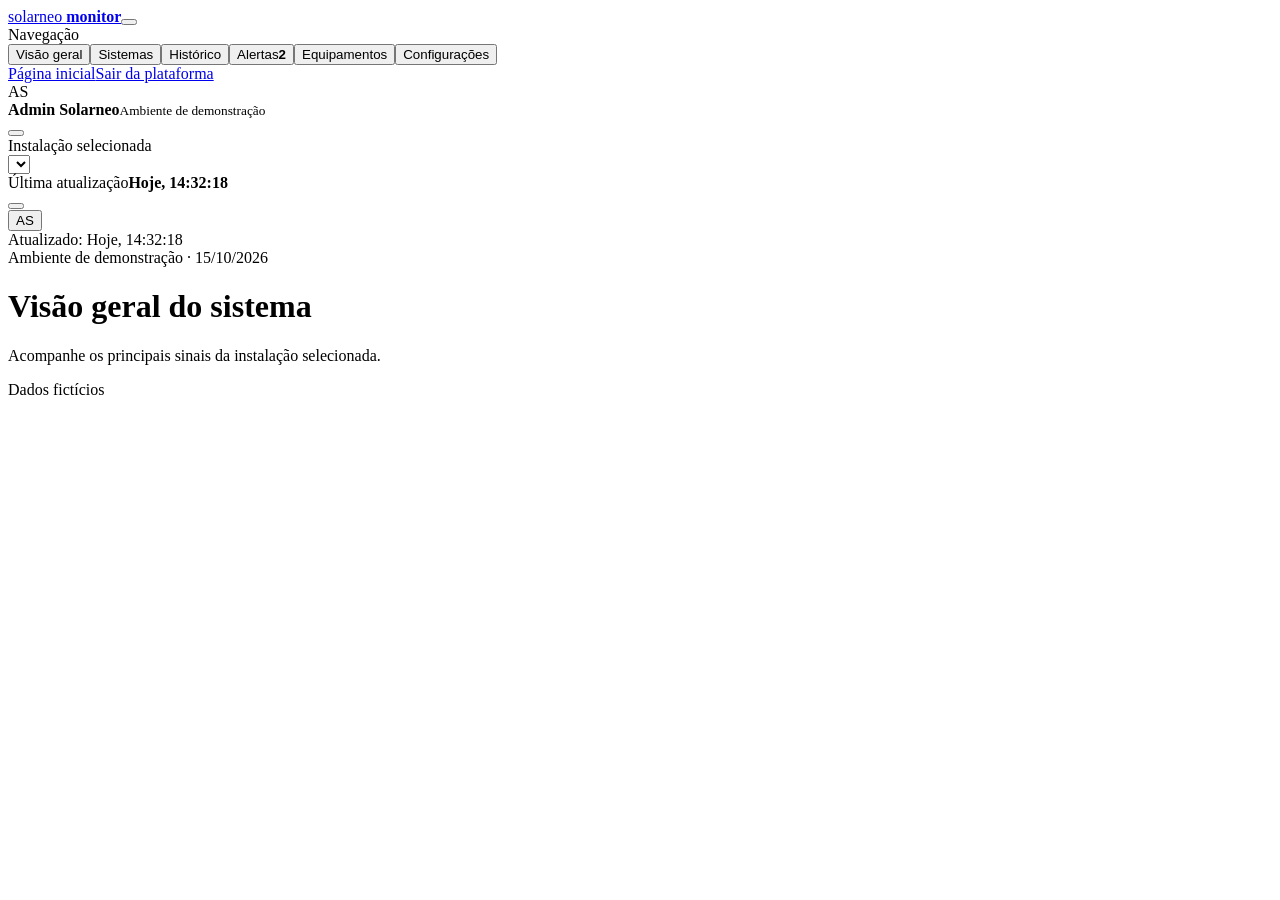
==== dashboard.html @ 79adf555 "base feita ja revisada falta poucas coisas so uns ajustes" ====
<!doctype html>
<html lang="pt-BR"><head><meta charset="utf-8"><meta name="viewport" content="width=device-width,initial-scale=1"><meta name="theme-color" content="#f7f8f2"><meta name="description" content="Demonstração da plataforma Solarneo Monitor para acompanhamento de sistemas fotovoltaicos off-grid."><title>Solarneo Monitor · Demonstração</title><link rel="stylesheet" href="css/base.css"><link rel="stylesheet" href="css/dashboard.css"><link rel="stylesheet" href="css/overrides.css"><link rel="stylesheet" href="css/refine.css"><link rel="icon" href="assets/favicon.svg" type="image/svg+xml"></head><body><div class="page page-app"><div class="app-shell">
  <aside id="sidebar" aria-label="Navegação da plataforma"><div class="aside-head"><a class="brand" href="index.html"><span class="brand-mark"><i></i><i></i><i></i></span><span class="brand-word">solarneo <b>monitor</b></span></a><button type="button" id="close-drawer" class="aside-close" aria-label="Fechar menu"><span data-icon="close"></span></button></div><span class="mono-label aside-label">Navegação</span>
    <nav id="app-nav"><button type="button" data-view="Visão geral" class="active"><span data-icon="grid"></span><span>Visão geral</span></button><button type="button" data-view="Sistemas"><span data-icon="sun"></span><span>Sistemas</span></button><button type="button" data-view="Histórico"><span data-icon="history"></span><span>Histórico</span></button><button type="button" data-view="Alertas"><span data-icon="alert"></span><span>Alertas</span><b id="new-alert-count">2</b></button><button type="button" data-view="Equipamentos"><span data-icon="cpu"></span><span>Equipamentos</span></button><button type="button" data-view="Configurações"><span data-icon="settings"></span><span>Configurações</span></button></nav>
    <div class="aside-bottom"><a class="aside-link" href="index.html"><span data-icon="home"></span>Página inicial</a><a class="aside-link" href="index.html"><span data-icon="logout"></span>Sair da plataforma</a><div class="user"><span aria-hidden="true">AS</span><div><b>Admin Solarneo</b><small>Ambiente de demonstração</small></div></div></div>
  </aside>
  <div id="scrim" class="scrim" hidden></div>
  <div class="workspace"><header class="app-top"><button type="button" class="app-menu" id="open-drawer" aria-label="Abrir menu de navegação"><span data-icon="menu"></span></button><div class="install-pick"><label for="install-select" class="mono-label">Instalação selecionada</label><div class="select-wrap"><select id="install-select"></select><span data-icon="chevron" data-size="16"></span></div></div><div class="top-status"><div id="top-status-chip"></div><div class="last-update"><span class="mono-label">Última atualização</span><b id="last-update-value">Hoje, 14:32:18</b></div><button type="button" class="icon-btn" id="refresh-data" aria-label="Atualizar dados simulados" title="Atualizar dados simulados"><span data-icon="refresh" data-size="18"></span></button><div class="profile" id="profile-wrap"><button type="button" class="avatar" id="profile-button" aria-haspopup="menu" aria-expanded="false" aria-label="Menu do usuário">AS</button><div class="profile-menu" id="profile-menu" role="menu" hidden><div class="pm-head"><b>Admin Solarneo</b><small>Perfil fictício · demonstração</small></div><button type="button" role="menuitem" data-view="Configurações"><span data-icon="settings" data-size="17"></span>Configurações</button><a role="menuitem" href="index.html"><span data-icon="home" data-size="17"></span>Voltar à página inicial</a><a role="menuitem" href="index.html"><span data-icon="logout" data-size="17"></span>Sair da plataforma</a></div></div></div></header>
    <main class="app-content"><div class="mobile-status"><span id="mobile-status-chip"></span><span id="mobile-last-update">Atualizado: Hoje, 14:32:18</span></div><div class="page-title"><div><span class="mono-label dim">Ambiente de demonstração · 15/10/2026</span><h1 id="page-heading">Visão geral do sistema</h1><p id="page-description">Acompanhe os principais sinais da instalação selecionada.</p></div><span class="demo-pill"><i></i>Dados fictícios</span></div><div class="view-fade" id="view-container"></div></main>
  </div><div class="toast" id="toast" role="status" aria-live="polite"></div>
</div></div><script src="js/common.js" defer></script><script src="js/demo-data.js" defer></script><script src="js/dashboard.js" defer></script></body></html>
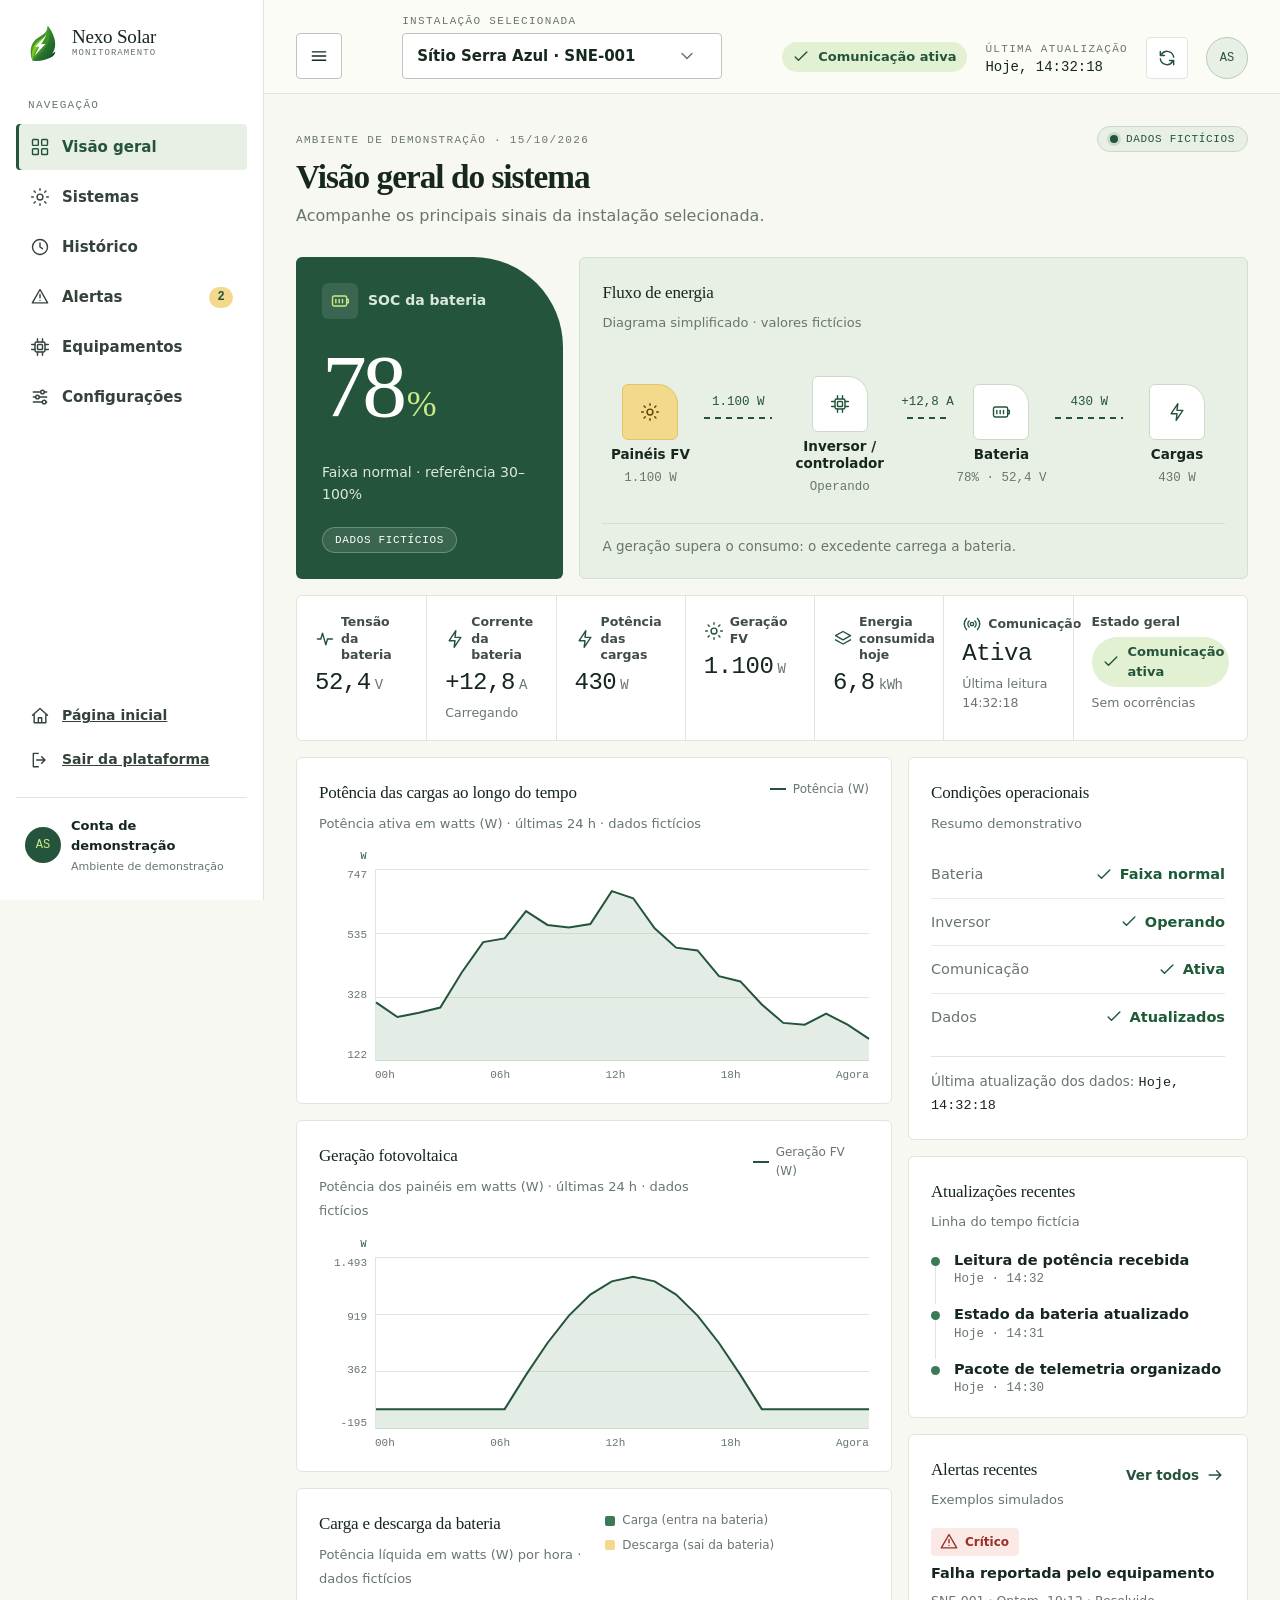
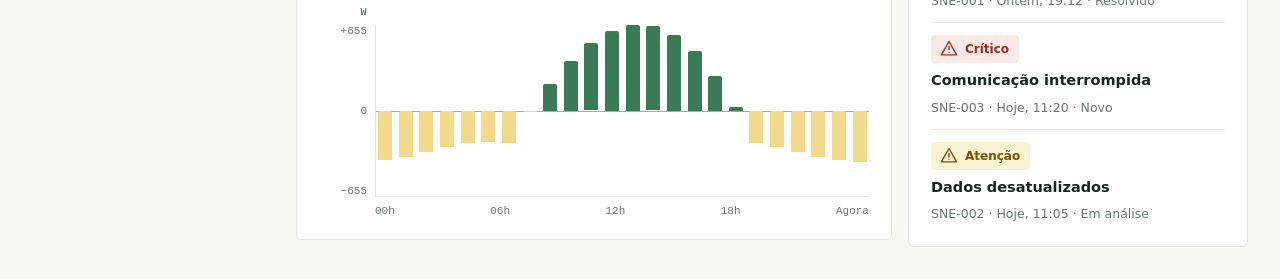
==== commit 15c2e9e5: "16/10 ajustes" ====
--- a/dashboard.html
+++ b/dashboard.html
@@ -1,11 +1,11 @@
 <!doctype html>
-<html lang="pt-BR"><head><meta charset="utf-8"><meta name="viewport" content="width=device-width,initial-scale=1"><meta name="theme-color" content="#f7f8f2"><meta name="description" content="Demonstração da plataforma Solarneo Monitor para acompanhamento de sistemas fotovoltaicos off-grid."><title>Solarneo Monitor · Demonstração</title><link rel="stylesheet" href="css/base.css"><link rel="stylesheet" href="css/dashboard.css"><link rel="stylesheet" href="css/overrides.css"><link rel="stylesheet" href="css/refine.css"><link rel="icon" href="assets/favicon.svg" type="image/svg+xml"></head><body><div class="page page-app"><div class="app-shell">
-  <aside id="sidebar" aria-label="Navegação da plataforma"><div class="aside-head"><a class="brand" href="index.html"><span class="brand-mark"><i></i><i></i><i></i></span><span class="brand-word">solarneo <b>monitor</b></span></a><button type="button" id="close-drawer" class="aside-close" aria-label="Fechar menu"><span data-icon="close"></span></button></div><span class="mono-label aside-label">Navegação</span>
+<html lang="pt-BR"><head><meta charset="utf-8"><meta name="viewport" content="width=device-width,initial-scale=1"><meta name="theme-color" content="#f7f8f2"><meta name="description" content="Demonstração da plataforma Nexo Solar para acompanhamento de sistemas fotovoltaicos off-grid."><title>Nexo Solar · Demonstração</title><link rel="stylesheet" href="CSS/base.css"><link rel="stylesheet" href="CSS/dashboard.css"><link rel="stylesheet" href="CSS/overrides.css"><link rel="stylesheet" href="CSS/refine.css"><link rel="icon" href="Assets/img/logo/Nexo-Solar-Simbolo.svg" type="image/svg+xml"></head><body><div class="page page-app"><div class="app-shell">
+  <aside id="sidebar" aria-label="Navegação da plataforma"><div class="aside-head"><a class="brand" href="index.html"><span class="brand-mark"><img src="Assets/img/logo/Nexo-Solar-Simbolo.svg" alt=""></span><span class="brand-copy"><span class="brand-word">Nexo Solar</span><span class="brand-descriptor">Monitoramento</span></span></a><button type="button" id="close-drawer" class="aside-close" aria-label="Fechar menu"><span data-icon="close"></span></button></div><span class="mono-label aside-label">Navegação</span>
     <nav id="app-nav"><button type="button" data-view="Visão geral" class="active"><span data-icon="grid"></span><span>Visão geral</span></button><button type="button" data-view="Sistemas"><span data-icon="sun"></span><span>Sistemas</span></button><button type="button" data-view="Histórico"><span data-icon="history"></span><span>Histórico</span></button><button type="button" data-view="Alertas"><span data-icon="alert"></span><span>Alertas</span><b id="new-alert-count">2</b></button><button type="button" data-view="Equipamentos"><span data-icon="cpu"></span><span>Equipamentos</span></button><button type="button" data-view="Configurações"><span data-icon="settings"></span><span>Configurações</span></button></nav>
-    <div class="aside-bottom"><a class="aside-link" href="index.html"><span data-icon="home"></span>Página inicial</a><a class="aside-link" href="index.html"><span data-icon="logout"></span>Sair da plataforma</a><div class="user"><span aria-hidden="true">AS</span><div><b>Admin Solarneo</b><small>Ambiente de demonstração</small></div></div></div>
+    <div class="aside-bottom"><a class="aside-link" href="index.html"><span data-icon="home"></span>Página inicial</a><a class="aside-link" href="index.html"><span data-icon="logout"></span>Sair da plataforma</a><div class="user"><span aria-hidden="true">AS</span><div><b>Conta de demonstração</b><small>Ambiente de demonstração</small></div></div></div>
   </aside>
   <div id="scrim" class="scrim" hidden></div>
-  <div class="workspace"><header class="app-top"><button type="button" class="app-menu" id="open-drawer" aria-label="Abrir menu de navegação"><span data-icon="menu"></span></button><div class="install-pick"><label for="install-select" class="mono-label">Instalação selecionada</label><div class="select-wrap"><select id="install-select"></select><span data-icon="chevron" data-size="16"></span></div></div><div class="top-status"><div id="top-status-chip"></div><div class="last-update"><span class="mono-label">Última atualização</span><b id="last-update-value">Hoje, 14:32:18</b></div><button type="button" class="icon-btn" id="refresh-data" aria-label="Atualizar dados simulados" title="Atualizar dados simulados"><span data-icon="refresh" data-size="18"></span></button><div class="profile" id="profile-wrap"><button type="button" class="avatar" id="profile-button" aria-haspopup="menu" aria-expanded="false" aria-label="Menu do usuário">AS</button><div class="profile-menu" id="profile-menu" role="menu" hidden><div class="pm-head"><b>Admin Solarneo</b><small>Perfil fictício · demonstração</small></div><button type="button" role="menuitem" data-view="Configurações"><span data-icon="settings" data-size="17"></span>Configurações</button><a role="menuitem" href="index.html"><span data-icon="home" data-size="17"></span>Voltar à página inicial</a><a role="menuitem" href="index.html"><span data-icon="logout" data-size="17"></span>Sair da plataforma</a></div></div></div></header>
-    <main class="app-content"><div class="mobile-status"><span id="mobile-status-chip"></span><span id="mobile-last-update">Atualizado: Hoje, 14:32:18</span></div><div class="page-title"><div><span class="mono-label dim">Ambiente de demonstração · 15/10/2026</span><h1 id="page-heading">Visão geral do sistema</h1><p id="page-description">Acompanhe os principais sinais da instalação selecionada.</p></div><span class="demo-pill"><i></i>Dados fictícios</span></div><div class="view-fade" id="view-container"></div></main>
+  <div class="workspace"><header class="app-top"><button type="button" class="app-menu" id="open-drawer" aria-label="Abrir menu de navegação"><span data-icon="menu"></span></button><div class="install-pick"><label for="install-select" class="mono-label">Instalação selecionada</label><div class="select-wrap"><select id="install-select"></select><span data-icon="chevron" data-size="16"></span></div></div><div class="top-status"><div id="top-status-chip"></div><div class="last-update"><span class="mono-label">Última atualização</span><b id="last-update-value">Hoje, 14:32:18</b></div><button type="button" class="icon-btn" id="refresh-data" aria-label="Atualizar dados simulados" title="Atualizar dados simulados"><span data-icon="refresh" data-size="18"></span></button><div class="profile" id="profile-wrap"><button type="button" class="avatar" id="profile-button" aria-haspopup="menu" aria-expanded="false" aria-label="Menu do usuário">AS</button><div class="profile-menu" id="profile-menu" role="menu" hidden><div class="pm-head"><b>Conta de demonstração</b><small>Perfil fictício · demonstração</small></div><button type="button" role="menuitem" data-view="Configurações"><span data-icon="settings" data-size="17"></span>Configurações</button><a role="menuitem" href="index.html"><span data-icon="home" data-size="17"></span>Voltar à página inicial</a><a role="menuitem" href="index.html"><span data-icon="logout" data-size="17"></span>Sair da plataforma</a></div></div></div></header>
+    <main class="app-content"><div class="mobile-status"><span id="mobile-status-chip"></span><span id="mobile-last-update">Atualizado: Hoje, 14:32:18</span></div><div class="page-title"><div><span class="mono-label dim">Ambiente de demonstração · 15/10/2026</span><h1 id="page-heading" tabindex="-1">Visão geral do sistema</h1><p id="page-description">Acompanhe os principais sinais da instalação selecionada.</p></div><span class="demo-pill"><i></i>Dados fictícios</span></div><div class="view-fade" id="view-container"></div></main>
   </div><div class="toast" id="toast" role="status" aria-live="polite"></div>
-</div></div><script src="js/common.js" defer></script><script src="js/demo-data.js" defer></script><script src="js/dashboard.js" defer></script></body></html>
+</div></div><script src="JS/common.js" defer></script><script src="JS/demo-data.js" defer></script><script src="JS/dashboard.js" defer></script></body></html>
--- a/CSS/base.css
+++ b/CSS/base.css
@@ -0,0 +1,641 @@
+@import url('https://fonts.googleapis.com/css2?family=DM+Mono:wght@400;500&family=Fraunces:opsz,wght@9..144,300;9..144,400;9..144,500;9..144,600&family=Manrope:wght@400;500;600;700;800&display=swap');
+:root {
+  --forest:#24543c;
+  --forest-2:#1b4430;
+  --forest-3:#16271d;
+  --lime:#cbea87;
+  --lime-deep:#b4d56c;
+  --amber:#f3d98b;
+  --solar-deep:#c4901a;
+  --warm:#f7f8f2;
+  --paper:#f7f8f2;
+  --mint:#e8efe5;
+  --ink:#16271d;
+  --muted:#68766b;
+  --line:#dfe6dd;
+  --leaf:#3b7a57;
+  --leaf-soft:#91b89a;
+  --leaf-ink:#24543c;
+  --red:#c4443a;
+  --red-bg:#fbe9e6;
+  --amber-ink:#7a5206;
+  --amber-bg:#fbf1d3;
+  --on-dark:#bfd0c4;
+  --ease:cubic-bezier(.22,.8,.24,1);
+  --mono:'DM Mono',ui-monospace,monospace;
+  --display:'Fraunces',Georgia,serif;
+  --body:'Manrope',system-ui,sans-serif
+}
+* {
+  box-sizing:border-box;
+  scrollbar-width:thin;
+  scrollbar-color:#8aa09255 transparent
+}
+html {
+  scroll-behavior:smooth;
+  scroll-padding-top:76px
+}
+body {
+  margin:0;
+  background:var(--warm);
+  color:var(--ink);
+  font:400 16px/1.55 var(--body);
+  -webkit-font-smoothing:antialiased;
+  overflow-x:hidden
+}
+::selection {
+  background:var(--lime);
+  color:var(--forest)
+}
+h1,h2,h3,h4 {
+  font-family:var(--display);
+  font-weight:400;
+  margin-top:0;
+  font-variation-settings:'opsz' 96,'SOFT' 50
+}
+h3,h4 {
+  font-variation-settings:'opsz' 36;
+  font-weight:500
+}
+p {
+  margin-top:0
+}
+em {
+  font-style:normal
+}
+button,input,select,textarea {
+  font:inherit;
+  color:inherit
+}
+button {
+  cursor:pointer
+}
+button:disabled {
+  cursor:not-allowed;
+  opacity:.55
+}
+ul,ol {
+  list-style:none;
+  margin:0;
+  padding:0
+}
+dl,dd {
+  margin:0
+}
+table {
+  border-collapse:collapse
+}
+img {
+  max-width:100%;
+  display:block
+}
+a {
+  color:inherit
+}
+:focus-visible {
+  outline:2px solid var(--forest);
+  outline-offset:2px;
+  box-shadow:0 0 0 5px var(--lime);
+  border-radius:4px
+}
+.sr-only {
+  position:absolute;
+  width:1px;
+  height:1px;
+  overflow:hidden;
+  clip:rect(0 0 0 0);
+  white-space:nowrap
+}
+.mono {
+  font-family:var(--mono)
+}
+.strong {
+  font-weight:500
+}
+.mono-label {
+  font:500 11px/1.3 var(--mono);
+  letter-spacing:.12em;
+  text-transform:uppercase;
+  color:var(--muted)
+}
+.mono-label.dim {
+  color:#6b786f
+}
+.page {
+  animation:pageIn .55s var(--ease) both
+}
+@media (prefers-reduced-motion:reduce) {
+  html {
+    scroll-behavior:auto
+  }
+  *, *::before, *::after {
+    animation-duration:.01ms!important;
+    animation-iteration-count:1!important;
+    scroll-behavior:auto!important;
+    transition-duration:.01ms!important
+  }
+}
+@keyframes pageIn {
+  from {
+    opacity:0
+  }
+  to {
+    opacity:1
+  }
+}
+.brand {
+  border:0;
+  background:none;
+  padding:0;
+  display:inline-flex;
+  align-items:center;
+  gap:10px;
+  color:var(--ink);
+  font:500 19px var(--display);
+  letter-spacing:-.01em;
+  text-decoration:none
+}
+.brand b {
+  font-weight:400;
+  opacity:.62
+}
+.brand-light {
+  color:#fff
+}
+.brand-mark {
+  display:block;
+  flex:none;
+  width:38px;
+  height:38px
+}
+.brand-mark img {
+  display:block;
+  width:100%;
+  height:100%;
+  object-fit:contain
+}
+.brand-copy {
+  display:flex;
+  flex-direction:column;
+  align-items:flex-start;
+  gap:1px
+}
+.brand-word {
+  line-height:1.08
+}
+.brand-descriptor {
+  color:var(--muted);
+  font:500 9px/1.25 var(--mono);
+  letter-spacing:.12em;
+  text-transform:uppercase
+}
+.brand-light .brand-descriptor {
+  color:var(--on-dark)
+}
+.brand-word {
+  font-variation-settings:'opsz' 36;
+  font-weight:500
+}
+.btn {
+  min-height:48px;
+  border:1px solid transparent;
+  border-radius:4px;
+  padding:0 22px;
+  display:inline-flex;
+  justify-content:center;
+  align-items:center;
+  gap:10px;
+  font-weight:700;
+  font-size:14px;
+  text-decoration:none;
+  transition:transform .25s var(--ease),background .25s,box-shadow .25s,border-color .25s
+}
+.btn:not(:disabled):hover {
+  transform:translateY(-2px)
+}
+.btn:not(:disabled):active {
+  transform:translateY(0) scale(.98)
+}
+.btn svg {
+  transition:transform .25s var(--ease)
+}
+.btn:not(:disabled):hover svg {
+  transform:translateX(3px)
+}
+.btn-primary {
+  background:var(--forest);
+  color:#fff
+}
+.btn-primary:hover {
+  background:var(--forest-3);
+  box-shadow:0 10px 26px #24543c40
+}
+.btn-primary svg,.btn-dark svg {
+  color:var(--lime)
+}
+.btn-dark {
+  background:var(--forest-3);
+  color:#fff
+}
+.btn-dark:hover {
+  background:var(--forest);
+  box-shadow:0 10px 28px #10271d33
+}
+.btn-secondary {
+  background:transparent;
+  color:var(--ink);
+  border-color:#aebdb1
+}
+.btn-secondary:hover {
+  background:var(--mint);
+  border-color:var(--forest)
+}
+.btn-ghost {
+  background:transparent
+}
+.btn-sm {
+  min-height:38px;
+  padding:0 14px;
+  font-size:13px
+}
+.btn.block {
+  width:100%
+}
+.eyebrow {
+  display:inline-flex;
+  align-items:center;
+  gap:10px;
+  font:500 12px/1.4 var(--mono);
+  letter-spacing:.1em;
+  text-transform:uppercase;
+  color:var(--forest)
+}
+.eyebrow i,.demo-pill i {
+  width:8px;
+  height:8px;
+  border-radius:50%;
+  background:var(--lime);
+  box-shadow:0 0 0 3px #cbea8766,0 0 0 1px var(--forest) inset;
+  flex:none
+}
+.kicker {
+  display:block;
+  font:500 12px var(--mono);
+  letter-spacing:.14em;
+  text-transform:uppercase;
+  color:var(--leaf-ink);
+  margin-bottom:18px
+}
+.kicker:before {
+  content:'/ ';
+  color:var(--solar-deep)
+}
+.demo-pill {
+  display:inline-flex;
+  align-items:center;
+  gap:8px;
+  background:var(--mint);
+  border:1px solid #c9d9c9;
+  border-radius:999px;
+  padding:6px 12px;
+  font:500 11px var(--mono);
+  letter-spacing:.06em;
+  color:var(--leaf-ink);
+  text-transform:uppercase;
+  white-space:nowrap
+}
+.demo-pill i {
+  background:var(--forest);
+  box-shadow:0 0 0 3px #24543c22
+}
+.status {
+  display:inline-flex;
+  align-items:center;
+  gap:7px;
+  font-size:13px;
+  font-weight:700;
+  padding:5px 11px 5px 9px;
+  border-radius:999px;
+  white-space:nowrap
+}
+.st-active {
+  background:#e3f1d3;
+  color:#24543c
+}
+.st-stale {
+  background:var(--amber-bg);
+  color:var(--amber-ink)
+}
+.st-offline {
+  background:var(--red-bg);
+  color:#9b2f27
+}
+.sev {
+  display:inline-flex;
+  align-items:center;
+  gap:6px;
+  font:600 12px var(--body);
+  padding:4px 10px 4px 8px;
+  border-radius:4px;
+  white-space:nowrap
+}
+.sev.critical {
+  background:var(--red-bg);
+  color:#9b2f27
+}
+.sev.warning {
+  background:var(--amber-bg);
+  color:var(--amber-ink)
+}
+.field {
+  display:flex;
+  flex-direction:column;
+  gap:8px;
+  margin-bottom:18px
+}
+.field label {
+  font-size:13px;
+  font-weight:700
+}
+.field input,.field select,.select-wrap select {
+  width:100%;
+  height:50px;
+  background:#fff;
+  border:1px solid #b9c6bc;
+  border-radius:4px;
+  padding:0 14px;
+  font-size:15px;
+  transition:border-color .2s,box-shadow .2s
+}
+.field input:hover,.field select:hover {
+  border-color:var(--leaf)
+}
+.field input[aria-invalid=true] {
+  border-color:var(--red);
+  background:#fffafa
+}
+.field-error {
+  display:flex;
+  align-items:center;
+  gap:8px;
+  margin:0;
+  color:#9b2f27;
+  font-size:13px;
+  font-weight:600;
+  animation:pageIn .3s both
+}
+.toast {
+  position:fixed;
+  z-index:80;
+  left:50%;
+  bottom:28px;
+  transform:translateX(-50%);
+  pointer-events:none;
+  width:max-content;
+  max-width:calc(100vw - 32px)
+}
+.toast span {
+  display:flex;
+  align-items:center;
+  gap:10px;
+  background:var(--forest);
+  color:#fff;
+  font-size:14px;
+  padding:13px 18px;
+  border-radius:6px;
+  box-shadow:0 16px 40px #0a1b1455;
+  animation:toastIn .4s var(--ease) both
+}
+.toast svg {
+  color:var(--lime);
+  flex:none
+}
+@keyframes toastIn {
+  from {
+    opacity:0;
+    transform:translateY(14px)
+  }
+}
+.energy-illustration {
+  position:relative;
+  min-height:405px;
+  isolation:isolate;
+  background-image:radial-gradient(#24543c33 1px,transparent 1.4px);
+  background-size:28px 28px;
+  mask-image:radial-gradient(ellipse at 50% 50%,#000 48%,transparent 85%)
+}
+.energy-illustration .energy-node {
+  position:absolute;
+  display:grid;
+  place-items:center;
+  width:62px;
+  height:62px;
+  border-radius:6px 22px 6px 6px;
+  background:#fff;
+  border:1px solid #cdd9cd;
+  color:var(--forest);
+  box-shadow:0 8px 22px #24543c1a;
+  z-index:2
+}
+.energy-node .node-cap {
+  position:absolute;
+  top:calc(100%+ 8px);
+  display:flex;
+  flex-direction:column;
+  align-items:center;
+  gap:1px;
+  white-space:nowrap;
+  text-align:center;
+  color:var(--ink);
+  font-size:12px
+}
+.energy-node .node-cap small {
+  color:var(--muted);
+  font:11px var(--mono)
+}
+.energy-node.solar {
+  left:8%;
+  top:14%;
+  background:var(--amber);
+  color:#60470e
+}
+.energy-node.inverter {
+  right:10%;
+  top:14%
+}
+.energy-node.battery {
+  left:9%;
+  bottom:12%
+}
+.energy-node.loads {
+  right:10%;
+  bottom:12%
+}
+.energy-wire {
+  position:absolute;
+  height:2px;
+  background:repeating-linear-gradient(90deg,var(--forest) 0 6px,transparent 6px 12px);
+  opacity:.75;
+  transform-origin:left
+}
+.wire-top {
+  left:22%;
+  top:22%;
+  width:57%
+}
+.wire-bottom {
+  left:23%;
+  bottom:23%;
+  width:55%
+}
+.wire-down {
+  left:18%;
+  top:29%;
+  height:39%;
+  width:2px;
+  background:repeating-linear-gradient(180deg,var(--solar-deep) 0 6px,transparent 6px 12px)
+}
+.wire-up {
+  right:18%;
+  top:29%;
+  height:39%;
+  width:2px;
+  background:repeating-linear-gradient(180deg,var(--forest) 0 6px,transparent 6px 12px)
+}
+.energy-data-card {
+  position:absolute;
+  left:27%;
+  right:27%;
+  top:36%;
+  z-index:3;
+  min-width:180px;
+  padding:16px 18px;
+  background:#fff;
+  border:1px solid #d4dfd3;
+  border-radius:6px 6px 6px 30px;
+  box-shadow:0 18px 40px #24543c1f
+}
+.energy-data-card .card-label {
+  display:flex;
+  align-items:center;
+  gap:7px;
+  font:10px var(--mono);
+  letter-spacing:.06em;
+  text-transform:uppercase;
+  color:var(--muted)
+}
+.energy-data-card .card-label i {
+  width:6px;
+  height:6px;
+  border-radius:50%;
+  background:var(--forest)
+}
+.energy-data-card strong {
+  display:block;
+  font:400 42px/1.2 var(--display);
+  color:var(--forest);
+  letter-spacing:-.04em
+}
+.energy-data-card strong small {
+  font-size:19px
+}
+.energy-data-card p {
+  margin:0;
+  color:var(--muted);
+  font-size:12px
+}
+.energy-data-card .mini-wave {
+  display:block;
+  width:100%;
+  height:32px;
+  margin-top:5px
+}
+.energy-data-card .mini-wave path {
+  fill:none;
+  stroke:var(--forest);
+  stroke-width:2
+}
+.icon-inline {
+  width:20px;
+  height:20px;
+  display:inline-block;
+  vertical-align:middle;
+  flex:none
+}
+.mobile-only {
+  display:none
+}
+
+.nexo-cursor {
+  position:fixed;
+  top:0;
+  left:0;
+  z-index:9999;
+  pointer-events:none;
+  opacity:0;
+  transition:opacity .16s ease;
+  contain:layout style
+}
+.nexo-cursor.is-visible {
+  opacity:1
+}
+.nexo-cursor__ring,.nexo-cursor__dot {
+  position:absolute;
+  top:0;
+  left:0;
+  border-radius:50%;
+  will-change:transform,scale
+}
+.nexo-cursor__ring {
+  width:28px;
+  height:28px;
+  border:1px solid var(--forest);
+  background:#e8efe533;
+  scale:1;
+  transition:width .2s var(--ease),height .2s var(--ease),background-color .2s ease,border-color .2s ease,scale .22s var(--ease)
+}
+.nexo-cursor__dot {
+  width:5px;
+  height:5px;
+  background:var(--forest);
+  scale:1;
+  transition:background-color .18s ease,scale .18s var(--ease)
+}
+.nexo-cursor.is-interactive .nexo-cursor__ring {
+  width:36px;
+  height:36px;
+  background:#cbea8733;
+  scale:1.08
+}
+.nexo-cursor.is-hero .nexo-cursor__ring {
+  width:42px;
+  height:42px;
+  border-color:var(--leaf);
+  background:#e8efe566
+}
+.nexo-cursor.is-pressed .nexo-cursor__ring {
+  width:22px;
+  height:22px;
+  background:#cbea8755;
+  scale:.86
+}
+.nexo-cursor.is-pressed .nexo-cursor__dot {
+  scale:.72
+}
+.nexo-cursor.is-text {
+  opacity:0
+}
+html.has-custom-cursor,html.has-custom-cursor body,html.has-custom-cursor a[href],html.has-custom-cursor button,html.has-custom-cursor select,html.has-custom-cursor summary,html.has-custom-cursor [role="button"] {
+  cursor:none
+}
+html.has-custom-cursor input:not([type="button"]):not([type="submit"]):not([type="reset"]),html.has-custom-cursor textarea,html.has-custom-cursor [contenteditable="true"] {
+  cursor:text!important
+}
+@media(prefers-reduced-motion:reduce),(pointer:coarse),(hover:none) {
+  .nexo-cursor {
+    display:none!important
+  }
+  html.has-custom-cursor,html.has-custom-cursor body,html.has-custom-cursor a[href],html.has-custom-cursor button,html.has-custom-cursor select,html.has-custom-cursor summary,html.has-custom-cursor [role="button"] {
+    cursor:auto!important
+  }
+}
--- a/CSS/dashboard.css
+++ b/CSS/dashboard.css
@@ -0,0 +1,1875 @@
+/* ============ Aplicação interna ============ */ .app-shell {
+  display: grid;
+  grid-template-columns: 264px minmax(0, 1fr);
+  min-height: 100vh;
+  background: var(--paper);
+}
+/* Navegação lateral */ .app-shell aside {
+  position: sticky;
+  top: 0;
+  height: 100vh;
+  overflow-y: auto;
+  background: #fff;
+  color: var(--ink);
+  border-right: 1px solid var(--line);
+  padding: 24px 16px;
+  display: flex;
+  flex-direction: column;
+  z-index: 60;
+}
+.aside-head {
+  display: flex;
+  align-items: center;
+  justify-content: space-between;
+  padding: 0 8px;
+}
+.aside-close {
+  display: none;
+  width: 44px;
+  height: 44px;
+  background: none;
+  border: 1px solid #aebdb1;
+  color: var(--ink);
+  border-radius: 4px;
+  place-items: center;
+}
+.app-shell aside .aside-label {
+  display: block;
+  margin: 36px 12px 12px;
+  color: var(--muted);
+}
+.app-shell aside nav {
+  display: flex;
+  flex-direction: column;
+  gap: 4px;
+}
+.app-shell aside nav button, .aside-link {
+  display: flex;
+  align-items: center;
+  gap: 12px;
+  width: 100%;
+  min-height: 46px;
+  padding: 0 14px;
+  background: none;
+  border: 0;
+  border-radius: 4px;
+  color: #34423a;
+  font-weight: 600;
+  font-size: 15px;
+  text-align: left;
+  transition: background 0.2s, color 0.2s;
+}
+.app-shell aside nav button:hover, .aside-link:hover {
+  background: var(--mint);
+  color: var(--ink);
+}
+.app-shell aside nav button.active {
+  background: var(--mint);
+  color: var(--forest);
+  font-weight: 700;
+  box-shadow: inset 3px 0 0 var(--forest);
+}
+.app-shell aside nav button.active svg {
+  color: var(--forest);
+}
+.app-shell aside nav button b {
+  margin-left: auto;
+  min-width: 24px;
+  padding: 1px 7px;
+  background: var(--amber);
+  color: var(--forest);
+  border-radius: 999px;
+  font: 600 12px/1.6 var(--mono);
+  text-align: center;
+}
+.aside-bottom {
+  margin-top: auto;
+  padding-top: 24px;
+  display: flex;
+  flex-direction: column;
+  gap: 2px;
+}
+.aside-link {
+  min-height: 42px;
+  font-size: 14px;
+}
+.user {
+  display: flex;
+  align-items: center;
+  gap: 12px;
+  margin-top: 12px;
+  padding: 16px 12px 0;
+  border-top: 1px solid var(--line);
+}
+.user> span {
+  width: 40px;
+  height: 40px;
+  border-radius: 50%;
+  background: var(--forest);
+  color: var(--lime);
+  display: grid;
+  place-items: center;
+  font: 700 13px var(--body);
+  flex: none;
+}
+.user b {
+  display: block;
+  font-size: 14px;
+}
+.user small {
+  display: block;
+  font-size: 12px;
+  color: var(--muted);
+}
+.scrim {
+  position: fixed;
+  inset: 0;
+  z-index: 55;
+  background: #16271d80;
+  animation: pageIn 0.25s both;
+}
+/* Área de trabalho */ .workspace {
+  min-width: 0;
+  display: flex;
+  flex-direction: column;
+}
+.app-top {
+  position: sticky;
+  top: 0;
+  z-index: 40;
+  display: flex;
+  align-items: flex-end;
+  justify-content: space-between;
+  gap: 20px;
+  padding: 14px 32px;
+  background: #fcfcf7f2;
+  -webkit-backdrop-filter: blur(10px);
+  backdrop-filter: blur(10px);
+  border-bottom: 1px solid var(--line);
+}
+.app-menu {
+  display: none;
+  width: 46px;
+  height: 46px;
+  background: #fff;
+  border: 1px solid #b9c6bc;
+  border-radius: 4px;
+  place-items: center;
+  flex: none;
+}
+.install-pick {
+  display: flex;
+  flex-direction: column;
+  gap: 5px;
+  min-width: 0;
+}
+.select-wrap {
+  position: relative;
+}
+.select-wrap select {
+  appearance: none;
+  -webkit-appearance: none;
+  height: 46px;
+  min-width: 320px;
+  padding: 0 42px 0 14px;
+  font-weight: 600;
+  text-overflow: ellipsis;
+}
+.select-wrap svg {
+  position: absolute;
+  right: 13px;
+  top: 50%;
+  transform: translateY(-50%);
+  pointer-events: none;
+  color: var(--muted);
+}
+.top-status {
+  display: flex;
+  align-items: center;
+  gap: 18px;
+}
+.last-update {
+  display: flex;
+  flex-direction: column;
+  gap: 3px;
+}
+.last-update b {
+  font: 500 14px var(--mono);
+}
+.icon-btn {
+  width: 46px;
+  height: 46px;
+  background: #fff;
+  border: 1px solid #b9c6bc;
+  border-radius: 4px;
+  display: grid;
+  place-items: center;
+  transition: border-color 0.2s, background 0.2s;
+}
+.icon-btn:hover {
+  border-color: var(--leaf);
+  background: #f4f8f1;
+}
+.icon-btn.spin svg {
+  animation: spin 0.8s linear infinite;
+}
+.profile {
+  position: relative;
+}
+.avatar {
+  width: 46px;
+  height: 46px;
+  border-radius: 50%;
+  background: var(--forest);
+  color: var(--lime);
+  border: 0;
+  font: 700 14px var(--body);
+  transition: transform 0.25s var(--ease);
+}
+.avatar:hover {
+  transform: scale(1.06);
+}
+.profile-menu {
+  position: absolute;
+  right: 0;
+  top: calc(100%+ 8px);
+  z-index: 50;
+  width: 268px;
+  padding: 6px;
+  background: #fff;
+  border: 1px solid var(--line);
+  border-radius: 6px;
+  box-shadow: 0 24px 50px #10271d33;
+  animation: fadeUp 0.25s var(--ease) both;
+}
+.pm-head {
+  padding: 12px 12px 12px;
+  margin-bottom: 4px;
+  border-bottom: 1px solid var(--line);
+}
+.pm-head b {
+  display: block;
+  font-size: 15px;
+}
+.pm-head small {
+  color: var(--muted);
+  font-size: 12.5px;
+}
+.profile-menu button {
+  display: flex;
+  align-items: center;
+  gap: 12px;
+  width: 100%;
+  min-height: 46px;
+  padding: 0 12px;
+  background: none;
+  border: 0;
+  border-radius: 4px;
+  font-weight: 600;
+  font-size: 14px;
+  text-align: left;
+}
+.profile-menu button:hover {
+  background: var(--paper);
+}
+.profile-menu button svg {
+  color: var(--leaf-ink);
+}
+.app-content {
+  width: 100%;
+  max-width: 1400px;
+  margin: 0 auto;
+  padding: 32px;
+}
+.mobile-status {
+  display: none;
+  align-items: center;
+  flex-wrap: wrap;
+  gap: 8px 12px;
+  margin-bottom: 18px;
+  font-size: 13.5px;
+  color: var(--muted);
+}
+.page-title {
+  display: flex;
+  align-items: flex-start;
+  justify-content: space-between;
+  gap: 20px;
+  margin-bottom: 28px;
+}
+.page-title h1 {
+  font-size: clamp(26px, 2.6vw, 36px);
+  line-height: 1.1;
+  letter-spacing: -0.03em;
+  font-weight: 600;
+  margin: 8px 0;
+}
+.page-title p {
+  margin: 0;
+  color: var(--muted);
+  font-size: 16px;
+}
+.view-fade {
+  animation: fadeUp 0.5s var(--ease) both;
+}
+.view-fade> .seg-tabs {
+  margin-bottom: 20px;
+}
+/* Avisos */ .banner {
+  display: flex;
+  align-items: flex-start;
+  gap: 12px;
+  padding: 14px 18px;
+  border-radius: 6px;
+  margin-bottom: 20px;
+  border: 1px solid;
+}
+.banner svg {
+  flex: none;
+  margin-top: 2px;
+}
+.banner p {
+  margin: 0;
+  font-size: 15px;
+  line-height: 1.5;
+}
+.banner.off {
+  background: var(--red-bg);
+  border-color: #efc2bc;
+  color: #7d2620;
+}
+.banner.stale {
+  background: var(--amber-bg);
+  border-color: #e6c985;
+  color: #5f3f06;
+}
+/* Métricas e painéis */ .metrics {
+  display: grid;
+  grid-template-columns: repeat(4, minmax(0, 1fr));
+  gap: 16px;
+  margin-bottom: 16px;
+}
+.metric, .panel {
+  min-width: 0;
+  background: #fff;
+  border: 1px solid var(--line);
+  border-radius: 6px;
+}
+.metric {
+  padding: 20px;
+  display: flex;
+  flex-direction: column;
+}
+.metric header {
+  display: flex;
+  align-items: center;
+  gap: 10px;
+}
+.metric header span {
+  width: 36px;
+  height: 36px;
+  border-radius: 6px;
+  background: var(--mint);
+  color: var(--forest-2);
+  display: grid;
+  place-items: center;
+  flex: none;
+}
+.metric header small {
+  font-size: 13.5px;
+  font-weight: 700;
+  color: #3f4d44;
+  line-height: 1.3;
+}
+.metric strong {
+  display: block;
+  margin-top: 18px;
+  font: 600 40px/1.1 var(--display);
+  letter-spacing: -0.03em;
+  color: var(--forest);
+}
+.metric strong em {
+  margin-left: 5px;
+  font-size: 18px;
+  color: var(--muted);
+  letter-spacing: 0;
+  font-weight: 500;
+}
+.metric strong.text-value {
+  font-size: 28px;
+  margin-bottom: 4px;
+}
+.metric .status {
+  align-self: flex-start;
+  margin-top: 6px;
+}
+.metric p {
+  margin: auto 0 0;
+  padding-top: 10px;
+  font-size: 13px;
+  color: var(--muted);
+}
+.metric .seg-gauge {
+  margin: 14px 0 0;
+}
+.panel {
+  padding: 22px;
+}
+.panel-head {
+  display: flex;
+  align-items: flex-start;
+  justify-content: space-between;
+  gap: 14px;
+  margin-bottom: 16px;
+}
+.panel-head h3 {
+  font-size: 17px;
+  letter-spacing: -0.01em;
+  margin: 0 0 4px;
+}
+.panel-head small {
+  font-size: 13px;
+  color: var(--muted);
+}
+.panel-foot {
+  margin: 16px 0 0;
+  padding-top: 14px;
+  border-top: 1px solid var(--line);
+  font-size: 13.5px;
+  color: var(--muted);
+}
+.panel-foot b {
+  font-family: var(--mono);
+  font-weight: 500;
+  color: var(--ink);
+}
+.panel> .legend {
+  margin-top: 14px;
+}
+.dash-grid {
+  display: grid;
+  grid-template-columns: minmax(0, 1fr) 340px;
+  gap: 16px;
+  align-items: start;
+}
+.dash-main, .dash-side {
+  display: flex;
+  flex-direction: column;
+  gap: 16px;
+  min-width: 0;
+}
+.cond li {
+  display: flex;
+  align-items: center;
+  justify-content: space-between;
+  gap: 12px;
+  padding: 12px 0;
+  border-bottom: 1px solid #e6ebe4;
+  font-size: 14.5px;
+}
+.cond li:last-child {
+  border-bottom: 0;
+}
+.cond li> span {
+  color: var(--muted);
+}
+.cond b {
+  display: inline-flex;
+  align-items: center;
+  gap: 6px;
+  font-weight: 700;
+  text-align: right;
+}
+.c-ok {
+  color: #1d5a37;
+}
+.c-warn {
+  color: var(--amber-ink);
+}
+.c-off {
+  color: #9b2f27;
+}
+.timeline li {
+  position: relative;
+  display: flex;
+  gap: 14px;
+  padding-bottom: 18px;
+}
+.timeline li:last-child {
+  padding-bottom: 0;
+}
+.timeline li::before {
+  content: '';
+  position: absolute;
+  left: 4px;
+  top: 16px;
+  bottom: 0;
+  width: 1px;
+  background: var(--line);
+}
+.timeline li:last-child::before {
+  display: none;
+}
+.timeline i {
+  width: 9px;
+  height: 9px;
+  border-radius: 50%;
+  background: var(--leaf);
+  margin-top: 7px;
+  flex: none;
+  position: relative;
+}
+.timeline li> span {
+  font-size: 14.5px;
+  font-weight: 600;
+  line-height: 1.4;
+}
+.timeline small {
+  display: block;
+  font: 400 12.5px var(--mono);
+  color: var(--muted);
+  margin-top: 2px;
+}
+.mini-alerts li {
+  display: flex;
+  flex-direction: column;
+  align-items: flex-start;
+  gap: 6px;
+  padding: 12px 0;
+  border-bottom: 1px solid #e6ebe4;
+}
+.mini-alerts li:first-child {
+  padding-top: 0;
+}
+.mini-alerts li:last-child {
+  border-bottom: 0;
+  padding-bottom: 0;
+}
+.mini-alerts b {
+  font-size: 14.5px;
+}
+.mini-alerts small {
+  font-size: 12.5px;
+  color: var(--muted);
+}
+.link-btn {
+  display: inline-flex;
+  align-items: center;
+  gap: 6px;
+  min-height: 36px;
+  padding: 0;
+  background: none;
+  border: 0;
+  color: var(--leaf-ink);
+  font-weight: 700;
+  font-size: 13.5px;
+  white-space: nowrap;
+}
+.link-btn:hover {
+  text-decoration: underline;
+}
+.empty-chart {
+  display: flex;
+  flex-direction: column;
+  align-items: center;
+  gap: 8px;
+  padding: 52px 20px;
+  text-align: center;
+  background: #f7f9f4;
+  border: 1px dashed #b9c6bc;
+  border-radius: 6px;
+  color: var(--muted);
+}
+.empty-chart b {
+  font-size: 16px;
+  color: var(--ink);
+}
+.empty-chart p {
+  max-width: 420px;
+  margin: 0;
+  font-size: 14px;
+}
+/* Abas segmentadas e filtros */ .seg-tabs, .presets {
+  display: inline-flex;
+  flex-wrap: wrap;
+  gap: 4px;
+  padding: 4px;
+  background: #e8ede5;
+  border: 1px solid var(--line);
+  border-radius: 6px;
+}
+.seg-tabs button, .presets button {
+  display: inline-flex;
+  align-items: center;
+  justify-content: center;
+  gap: 8px;
+  min-height: 40px;
+  padding: 0 14px;
+  background: none;
+  border: 0;
+  border-radius: 4px;
+  font-weight: 700;
+  font-size: 13.5px;
+  color: #3f4d44;
+  transition: background 0.2s, color 0.2s;
+}
+.seg-tabs button:hover:not(.active), .presets button:hover:not(.active) {
+  background: #d9e2d6;
+}
+.seg-tabs button.active, .presets button.active {
+  background: var(--forest);
+  color: #fff;
+}
+.seg-tabs button b {
+  min-width: 22px;
+  padding: 0 7px;
+  background: #fff;
+  color: var(--forest);
+  border-radius: 999px;
+  font: 600 12px/1.7 var(--mono);
+}
+.seg-tabs button.active b {
+  background: var(--lime);
+}
+.seg-tabs.compact button {
+  min-height: 36px;
+}
+.filters {
+  display: grid;
+  grid-template-columns: repeat(4, minmax(0, 1fr)) auto;
+  gap: 16px;
+  align-items: end;
+  padding: 20px;
+  margin-bottom: 16px;
+  background: #fff;
+  border: 1px solid var(--line);
+  border-radius: 8px;
+}
+.filters .field {
+  margin: 0;
+  min-width: 0;
+}
+.filters .field input[type='date'] {
+  min-width: 0;
+}
+.field-error.wide {
+  grid-column: 1 / -1;
+  margin: 0;
+}
+/* Sistemas */ .systems-grid {
+  display: grid;
+  grid-template-columns: repeat(auto-fill, minmax(min(100%, 310px), 1fr));
+  gap: 16px;
+}
+.system-card {
+  position: relative;
+  display: flex;
+  flex-direction: column;
+  padding: 24px;
+  background: #fff;
+  border: 1px solid var(--line);
+  border-radius: 8px;
+  transition: transform 0.35s var(--ease), box-shadow 0.35s, border-color 0.35s;
+}
+.system-card:hover {
+  transform: translateY(-4px);
+  box-shadow: 0 20px 40px #10271d1a;
+}
+.system-card.is-current {
+  border: 2px solid var(--leaf);
+  padding: 23px;
+}
+.system-card.is-current::before {
+  content: 'Instalação selecionada';
+  position: absolute;
+  top: -11px;
+  left: 18px;
+  padding: 2px 10px;
+  background: var(--forest);
+  color: var(--lime);
+  border-radius: 3px;
+  font: 500 11px var(--mono);
+  letter-spacing: 0.06em;
+  text-transform: uppercase;
+}
+.system-card header {
+  display: flex;
+  align-items: center;
+  justify-content: space-between;
+  gap: 10px;
+  flex-wrap: wrap;
+}
+.system-card h3 {
+  font-size: 20px;
+  letter-spacing: -0.02em;
+  margin: 14px 0 2px;
+}
+.region {
+  margin: 0 0 16px;
+  color: var(--muted);
+  font-size: 14px;
+}
+.gear {
+  margin: 0 0 18px;
+  font-size: 14px;
+  line-height: 1.9;
+}
+.gear svg {
+  display: inline-block;
+  vertical-align: -3px;
+  margin-right: 8px;
+  color: var(--leaf);
+}
+.gear em {
+  display: block;
+  margin-top: 4px;
+  font-size: 12.5px;
+  color: var(--muted);
+}
+.system-card dl {
+  display: grid;
+  grid-template-columns: repeat(3, 1fr);
+  gap: 8px;
+  padding: 14px 0;
+  border-top: 1px solid var(--line);
+  border-bottom: 1px solid var(--line);
+}
+.system-card dt {
+  font: 500 11px var(--mono);
+  letter-spacing: 0.08em;
+  text-transform: uppercase;
+  color: var(--muted);
+}
+.system-card dd {
+  font: 600 18px var(--display);
+  letter-spacing: -0.02em;
+  margin-top: 2px;
+}
+.system-card footer {
+  margin-top: auto;
+  padding-top: 18px;
+  display: flex;
+  align-items: center;
+  justify-content: space-between;
+  flex-wrap: wrap;
+  gap: 12px;
+}
+.system-card footer small {
+  font-size: 12.5px;
+  color: var(--muted);
+}
+.system-card footer button {
+  display: inline-flex;
+  align-items: center;
+  gap: 8px;
+  min-height: 42px;
+  padding: 0 16px;
+  background: var(--forest);
+  color: var(--lime);
+  border: 0;
+  border-radius: 4px;
+  font-weight: 700;
+  font-size: 13.5px;
+  transition: background 0.2s, transform 0.2s;
+}
+.system-card footer button:hover {
+  background: var(--forest-2);
+}
+.info-note {
+  display: flex;
+  align-items: flex-start;
+  gap: 12px;
+  margin: 20px 0 0;
+  padding: 14px 18px;
+  background: #eef3ea;
+  border: 1px solid var(--line);
+  border-radius: 6px;
+  font-size: 14px;
+  line-height: 1.55;
+  color: #3f4d44;
+}
+.info-note svg {
+  flex: none;
+  margin-top: 2px;
+  color: var(--leaf);
+}
+.info-note.flat {
+  margin-top: 8px;
+  background: none;
+  border: 0;
+  padding: 0;
+}
+/* Histórico */ .table-panel {
+  margin-top: 16px;
+}
+.table-scroll {
+  overflow-x: auto;
+}
+.table-scroll table {
+  width: 100%;
+  font-size: 14.5px;
+}
+.table-scroll th {
+  text-align: left;
+  padding: 11px 14px;
+  background: #f6f8f3;
+  border-bottom: 2px solid var(--line);
+  font: 500 11px var(--mono);
+  letter-spacing: 0.1em;
+  text-transform: uppercase;
+  color: var(--muted);
+  white-space: nowrap;
+}
+.table-scroll td {
+  padding: 12px 14px;
+  border-bottom: 1px solid #e8ede5;
+  white-space: nowrap;
+}
+.table-scroll tbody tr:hover {
+  background: #f7f9f4;
+}
+.table-scroll .empty-row {
+  text-align: center;
+  padding: 40px 14px;
+  color: var(--muted);
+  white-space: normal;
+}
+.more {
+  display: flex;
+  margin: 18px auto 0;
+}
+/* Alertas */ .alert-bar {
+  display: flex;
+  flex-wrap: wrap;
+  align-items: center;
+  justify-content: space-between;
+  gap: 16px;
+  margin-bottom: 20px;
+}
+.field.inline {
+  flex-direction: row;
+  align-items: center;
+  gap: 12px;
+  margin: 0;
+}
+.field.inline select {
+  width: auto;
+  min-width: 290px;
+  height: 46px;
+}
+.alerts-list {
+  display: flex;
+  flex-direction: column;
+  gap: 10px;
+}
+.alert-row {
+  display: grid;
+  grid-template-columns: auto minmax(0, 1fr) auto auto auto;
+  align-items: center;
+  gap: 20px;
+  width: 100%;
+  padding: 16px 20px;
+  text-align: left;
+  background: #fff;
+  border: 1px solid var(--line);
+  border-left: 4px solid var(--amber);
+  border-radius: 6px;
+  transition: transform 0.25s var(--ease), box-shadow 0.25s;
+}
+.alert-row.critical {
+  border-left-color: var(--red);
+}
+.alert-row.warning {
+  border-left-color: #c68a1c;
+}
+.alert-row:hover {
+  transform: translateX(4px);
+  box-shadow: 0 12px 28px #10271d1a;
+}
+.alert-row> svg {
+  color: var(--muted);
+}
+.ar-main {
+  display: flex;
+  flex-direction: column;
+  gap: 3px;
+  min-width: 0;
+}
+.ar-main b {
+  font-size: 16px;
+}
+.ar-main span {
+  font-size: 14px;
+  color: #3f4d44;
+}
+.ar-main small {
+  font-size: 13.5px;
+  color: var(--muted);
+  line-height: 1.45;
+}
+.alert-row time {
+  font-size: 13px;
+  color: var(--muted);
+  white-space: nowrap;
+}
+.treat {
+  display: inline-flex;
+  align-items: center;
+  gap: 6px;
+  padding: 5px 12px 5px 10px;
+  border-radius: 999px;
+  font-weight: 700;
+  font-size: 12.5px;
+  white-space: nowrap;
+}
+.t-0 {
+  background: var(--forest);
+  color: var(--lime);
+}
+.t-1 {
+  background: var(--amber-bg);
+  color: var(--amber-ink);
+}
+.t-2 {
+  background: #e1f1e3;
+  color: #1d5a37;
+}
+.empty-list {
+  display: flex;
+  flex-direction: column;
+  align-items: center;
+  gap: 6px;
+  padding: 44px 20px;
+  text-align: center;
+  background: #fff;
+  border: 1px dashed #b9c6bc;
+  border-radius: 6px;
+  color: var(--muted);
+}
+.empty-list svg {
+  color: var(--leaf);
+}
+.empty-list b {
+  color: var(--ink);
+  font-size: 16px;
+}
+.empty-list p {
+  margin: 0;
+  font-size: 14px;
+}
+.modal-wrap {
+  position: fixed;
+  inset: 0;
+  z-index: 70;
+  display: grid;
+  place-items: center;
+  padding: 20px;
+  background: #0a1b14b3;
+  -webkit-backdrop-filter: blur(4px);
+  backdrop-filter: blur(4px);
+  animation: pageIn 0.2s both;
+}
+.alert-modal {
+  position: relative;
+  width: min(100%, 580px);
+  max-height: calc(100vh - 40px);
+  overflow-y: auto;
+  padding: 32px;
+  background: #fff;
+  border-radius: 8px;
+  box-shadow: 0 40px 90px #0a1b1480;
+  animation: fadeUp 0.35s var(--ease) both;
+}
+.am-close {
+  position: absolute;
+  top: 12px;
+  right: 12px;
+  width: 46px;
+  height: 46px;
+  display: grid;
+  place-items: center;
+  background: none;
+  border: 0;
+  border-radius: 4px;
+}
+.am-close:hover {
+  background: var(--paper);
+}
+.alert-modal h2 {
+  font-size: 26px;
+  letter-spacing: -0.02em;
+  margin: 8px 44px 14px 0;
+}
+.alert-modal dl {
+  margin-top: 20px;
+}
+.alert-modal dl> div {
+  display: grid;
+  grid-template-columns: 110px minmax(0, 1fr);
+  gap: 12px;
+  padding: 12px 0;
+  border-top: 1px solid var(--line);
+}
+.alert-modal dt {
+  font: 500 11px/1.8 var(--mono);
+  letter-spacing: 0.08em;
+  text-transform: uppercase;
+  color: var(--muted);
+}
+.alert-modal dd {
+  font-size: 15px;
+}
+.am-note {
+  display: flex;
+  gap: 10px;
+  margin: 8px 0 0;
+  padding: 14px;
+  background: #eef3ea;
+  border-radius: 6px;
+  font-size: 14px;
+  line-height: 1.55;
+}
+.am-note svg {
+  flex: none;
+  margin-top: 2px;
+  color: var(--leaf);
+}
+.am-treat {
+  margin-top: 24px;
+}
+.am-treat> span {
+  display: block;
+  margin-bottom: 10px;
+  font-size: 13px;
+  font-weight: 700;
+}
+.am-treat .seg-tabs {
+  display: flex;
+}
+.am-treat .seg-tabs button {
+  flex: 1 1 auto;
+}
+/* Equipamentos */ .context-line {
+  margin: 0 0 16px;
+  color: var(--muted);
+  font-size: 15px;
+}
+.context-line b {
+  color: var(--ink);
+}
+.equipment-list {
+  display: flex;
+  flex-direction: column;
+  gap: 12px;
+}
+.eq-row {
+  display: grid;
+  grid-template-columns: 56px minmax(0, 1.5fr) repeat(4, minmax(0, 1fr));
+  align-items: start;
+  gap: 20px;
+  padding: 20px 24px;
+  background: #fff;
+  border: 1px solid var(--line);
+  border-radius: 8px;
+  transition: border-color 0.3s, box-shadow 0.3s;
+}
+.eq-row:hover {
+  border-color: #9fb7a5;
+  box-shadow: 0 12px 28px #10271d14;
+}
+.eq-ico {
+  width: 56px;
+  height: 56px;
+  border-radius: 8px;
+  background: var(--mint);
+  color: var(--forest-2);
+  display: grid;
+  place-items: center;
+}
+.eq-id h3 {
+  font-size: 18px;
+  letter-spacing: -0.01em;
+  margin: 2px 0;
+}
+.eq-id p {
+  margin: 0;
+  font-size: 14px;
+  color: #3f4d44;
+}
+.eq-id span {
+  display: block;
+  margin-top: 4px;
+  font-size: 12.5px;
+  color: var(--muted);
+}
+.eq-cell small {
+  display: block;
+  margin-bottom: 5px;
+  font-size: 12.5px;
+  color: var(--muted);
+}
+.eq-cell b {
+  display: inline-flex;
+  align-items: center;
+  gap: 6px;
+  font-size: 14px;
+  font-weight: 700;
+}
+.eq-cell b.mono {
+  font-weight: 500;
+}
+.d-ok {
+  color: #1d5a37;
+}
+.d-warn {
+  color: var(--amber-ink);
+}
+.d-off {
+  color: #9b2f27;
+}
+.future-box {
+  display: flex;
+  gap: 20px;
+  margin-top: 20px;
+  padding: 28px;
+  background: var(--mint);
+  color: var(--ink);
+  border: 1px solid #d4dfd3;
+  border-radius: 6px 6px 6px 48px;
+}
+.fb-ico {
+  flex: none;
+  width: 48px;
+  height: 48px;
+  border-radius: 8px;
+  background: var(--forest);
+  color: var(--lime);
+  display: grid;
+  place-items: center;
+}
+.future-box h3 {
+  font-size: 20px;
+  margin: 0 0 8px;
+}
+.future-box p {
+  max-width: 660px;
+  margin: 0;
+  color: var(--muted);
+  font-size: 15px;
+}
+.future-box .btn-secondary {
+  background: #fff;
+}
+.future-box .btn-secondary:hover {
+  background: var(--paper);
+}
+.slots {
+  display: flex;
+  flex-wrap: wrap;
+  gap: 10px;
+  margin: 20px 0;
+}
+.slots span {
+  display: flex;
+  flex-direction: column;
+  padding: 10px 16px;
+  border: 1px dashed #8a9a8e;
+  border-radius: 4px;
+  background: #fff;
+  font-weight: 700;
+  font-size: 14px;
+}
+.slots small {
+  font: 500 11px var(--mono);
+  color: var(--muted);
+  letter-spacing: 0.04em;
+}
+/* Configurações */ .settings-grid {
+  display: grid;
+  grid-template-columns: repeat(2, minmax(0, 1fr));
+  gap: 16px;
+  align-items: start;
+}
+.span-2 {
+  grid-column: 1 / -1;
+}
+.switch-list li {
+  display: flex;
+  align-items: center;
+  justify-content: space-between;
+  gap: 20px;
+  padding: 16px 0;
+  border-bottom: 1px solid #e6ebe4;
+}
+.switch-list li:first-child {
+  padding-top: 0;
+}
+.switch-list li:last-child {
+  border-bottom: 0;
+  padding-bottom: 0;
+}
+.switch-list b {
+  display: block;
+  font-size: 15px;
+}
+.switch-list small {
+  font-size: 13.5px;
+  color: var(--muted);
+}
+.switch {
+  position: relative;
+  flex: none;
+  width: 54px;
+  height: 32px;
+  padding: 0;
+  background: #6b786f;
+  border: 0;
+  border-radius: 999px;
+  transition: background 0.3s;
+}
+.switch i {
+  position: absolute;
+  top: 4px;
+  left: 4px;
+  width: 24px;
+  height: 24px;
+  border-radius: 50%;
+  background: #fff;
+  transition: transform 0.3s var(--ease);
+}
+.switch.on {
+  background: var(--leaf-ink);
+}
+.switch.on i {
+  transform: translateX(22px);
+}
+.settings-actions {
+  display: flex;
+  flex-wrap: wrap;
+  gap: 12px;
+}
+/* ============ Responsivo ============ */ @media (max-width: 1240px) {
+  .dash-grid {
+    grid-template-columns: minmax(0, 1fr);
+  }
+  .dash-side {
+    display: grid;
+    grid-template-columns: repeat(2, minmax(0, 1fr));
+  }
+  .dash-side>:first-child {
+    grid-column: 1 / -1;
+  }
+}
+@media (max-width: 1180px) {
+  .app-shell {
+    grid-template-columns: minmax(0, 1fr);
+  }
+  .app-shell aside {
+    position: fixed;
+    left: 0;
+    top: 0;
+    bottom: 0;
+    width: min(300px, 86vw);
+    transform: translateX(-102%);
+    visibility: hidden;
+    transition: transform 0.35s var(--ease), visibility 0.35s;
+    box-shadow: 20px 0 60px #0a1b1480;
+  }
+  .app-shell aside.open {
+    transform: none;
+    visibility: visible;
+  }
+  .aside-close, .app-menu {
+    display: grid;
+  }
+  .app-top {
+    align-items: center;
+    padding: 12px 24px;
+    gap: 14px;
+  }
+  .install-pick {
+    flex: 1;
+  }
+  .install-pick .mono-label {
+    position: absolute;
+    width: 1px;
+    height: 1px;
+    overflow: hidden;
+    clip: rect(0 0 0 0);
+  }
+  .select-wrap select {
+    width: 100%;
+    min-width: 0;
+  }
+  .top-status {
+    gap: 10px;
+  }
+  .top-status> .status, .top-status> #top-status-chip, .last-update {
+    display: none;
+  }
+  .mobile-status {
+    display: flex;
+  }
+  .app-content {
+    padding: 28px 24px 48px;
+  }
+  .filters {
+    grid-template-columns: repeat(2, minmax(0, 1fr));
+  }
+  .presets {
+    grid-column: 1 / -1;
+    justify-self: start;
+  }
+}
+@media (max-width: 900px) {
+  .metrics {
+    grid-template-columns: repeat(2, minmax(0, 1fr));
+  }
+  .eq-row {
+    grid-template-columns: 56px minmax(0, 1fr) minmax(0, 1fr);
+    gap: 16px 20px;
+  }
+  .eq-row .eq-id {
+    grid-column: 2 / -1;
+  }
+  .eq-row .eq-cell:nth-of-type(1) {
+    grid-column: 1 / 3;
+  }
+  .eq-row .eq-cell:nth-of-type(2) {
+    grid-column: 3 / 4;
+  }
+  .settings-grid {
+    grid-template-columns: minmax(0, 1fr);
+  }
+}
+@media (max-width: 720px) {
+  .dash-side {
+    grid-template-columns: minmax(0, 1fr);
+  }
+  .page-title {
+    flex-direction: column;
+    gap: 14px;
+  }
+  .alert-row {
+    grid-template-columns: auto 1fr auto;
+    gap: 10px 14px;
+    padding: 16px;
+  }
+  .alert-row .sev {
+    grid-column: 1;
+    grid-row: 1;
+    justify-self: start;
+  }
+  .alert-row .treat {
+    grid-column: 2 / 3;
+    grid-row: 1;
+    justify-self: end;
+  }
+  .alert-row .ar-main {
+    grid-column: 1 / -1;
+    grid-row: 2;
+  }
+  .alert-row time {
+    grid-column: 1 / 3;
+    grid-row: 3;
+  }
+  .alert-row> svg {
+    grid-column: 3;
+    grid-row: 3;
+  }
+  .field.inline {
+    flex-direction: column;
+    align-items: stretch;
+    width: 100%;
+    gap: 6px;
+  }
+  .field.inline select {
+    width: 100%;
+    min-width: 0;
+  }
+  .alert-bar .seg-tabs {
+    width: 100%;
+  }
+  .alert-bar .seg-tabs button {
+    flex: 1 1 auto;
+  }
+  .future-box {
+    flex-direction: column;
+    padding: 24px 20px;
+  }
+}
+@media (max-width: 560px) {
+  .app-top {
+    padding: 10px 16px;
+  }
+  .app-content {
+    padding: 20px 16px 40px;
+  }
+  .metrics {
+    grid-template-columns: minmax(0, 1fr);
+  }
+  .metric strong {
+    font-size: 36px;
+  }
+  .panel {
+    padding: 18px 16px;
+  }
+  .panel-head {
+    flex-direction: column;
+    gap: 10px;
+  }
+  .filters {
+    grid-template-columns: minmax(0, 1fr);
+    padding: 16px;
+  }
+  .presets {
+    width: 100%;
+  }
+  .presets button {
+    flex: 1;
+  }
+  .seg-tabs {
+    width: 100%;
+  }
+  .seg-tabs button {
+    flex: 1 1 auto;
+    padding: 0 10px;
+  }
+  .eq-row {
+    grid-template-columns: 48px minmax(0, 1fr);
+    padding: 18px 16px;
+  }
+  .eq-ico {
+    width: 48px;
+    height: 48px;
+  }
+  .eq-row .eq-id {
+    grid-column: 2;
+  }
+  .eq-row .eq-cell:nth-of-type(n) {
+    grid-column: 1 / -1;
+  }
+  .system-card {
+    padding: 20px;
+  }
+  .system-card.is-current {
+    padding: 19px;
+  }
+  .alert-modal {
+    padding: 24px 20px;
+  }
+  .alert-modal dl> div {
+    grid-template-columns: minmax(0, 1fr);
+    gap: 2px;
+  }
+  .switch-list li {
+    gap: 14px;
+  }
+  .settings-actions .btn {
+    width: 100%;
+  }
+  .toast {
+    bottom: 16px;
+  }
+}
+@media (prefers-reduced-motion: reduce) {
+  .app-shell aside {
+    transition: none;
+  }
+  .view-fade, .modal-wrap, .alert-modal, .profile-menu {
+    animation: none;
+  }
+}
+/* Visão geral: pesos desiguais */ .ov-hero {
+  display: grid;
+  grid-template-columns: minmax(240px, 0.8fr) minmax(0, 2fr);
+  gap: 16px;
+  margin-bottom: 16px;
+}
+.soc-card {
+  position: relative;
+  display: flex;
+  flex-direction: column;
+  padding: 26px;
+  background: var(--forest);
+  color: #fff;
+  border-radius: 6px 90px 6px 6px;
+}
+.soc-card header {
+  display: flex;
+  align-items: center;
+  gap: 10px;
+}
+.soc-card header span {
+  width: 36px;
+  height: 36px;
+  border-radius: 6px;
+  background: #ffffff1a;
+  color: var(--lime);
+  display: grid;
+  place-items: center;
+}
+.soc-card header small {
+  font-size: 14px;
+  font-weight: 700;
+  color: #dbe7de;
+}
+.soc-card strong {
+  margin-top: 22px;
+  font: 300 clamp(64px, 7vw, 96px)/1 var(--display);
+  letter-spacing: -0.05em;
+}
+.soc-card strong em {
+  font-size: 0.4em;
+  margin-left: 4px;
+  color: var(--lime);
+  font-style: normal;
+  letter-spacing: 0;
+}
+.soc-card p {
+  margin: 14px 0 22px;
+  font-size: 14px;
+  color: #dbe7de;
+}
+.soc-card .seg-gauge {
+  margin-top: 18px;
+}
+.soc-card .demo-pill {
+  margin-top: auto;
+  align-self: flex-start;
+  background: #ffffff1a;
+  color: #fff;
+  border-color: #ffffff40;
+}
+.flow-panel {
+  display: flex;
+  flex-direction: column;
+  background: var(--mint);
+  border-color: #d4dfd3;
+}
+.flow {
+  display: flex;
+  align-items: center;
+  flex: 1;
+  padding: 12px 0;
+}
+.flow li {
+  display: flex;
+  align-items: center;
+  flex: 1;
+  min-width: 0;
+}
+.flow li:last-child {
+  flex: none;
+}
+.flow-node {
+  display: flex;
+  flex-direction: column;
+  align-items: center;
+  gap: 6px;
+  text-align: center;
+  min-width: 96px;
+}
+.flow-node span {
+  width: 56px;
+  height: 56px;
+  border-radius: 6px 20px 6px 6px;
+  background: #fff;
+  border: 1px solid #cdd9cd;
+  color: var(--forest);
+  display: grid;
+  place-items: center;
+}
+.flow li:first-child .flow-node span {
+  background: var(--amber);
+  border-color: #e3c36a;
+  color: #5e3f04;
+}
+.flow-node b {
+  font-size: 13.5px;
+  line-height: 1.25;
+}
+.flow-node small {
+  font-size: 12.5px;
+  color: var(--muted);
+}
+.flow-link {
+  position: relative;
+  flex: 1;
+  min-width: 40px;
+  height: 2px;
+  margin: 0 6px 38px;
+  background: repeating-linear-gradient(90deg, var(--forest) 0 6px, transparent 6px 11px);
+  background-size: 11px 2px;
+  animation: flowdash 1.2s linear infinite;
+}
+.flow-link em {
+  position: absolute;
+  left: 50%;
+  top: -24px;
+  transform: translateX(-50%);
+  font-style: normal;
+  font-size: 12.5px;
+  white-space: nowrap;
+  color: var(--forest);
+}
+@keyframes flowdash {
+  to {
+    background-position: 11px 0;
+  }
+}
+.flow-panel.is-off .flow-link, .flow-panel.is-stale .flow-link {
+  animation: none;
+  opacity: 0.4;
+}
+.flow-panel.is-off .flow-node, .flow-panel.is-stale .flow-node {
+  opacity: 0.65;
+}
+.flow-note {
+  margin: 0;
+  padding-top: 12px;
+  border-top: 1px solid #d4dfd3;
+  font-size: 13.5px;
+  color: var(--muted);
+}
+.metric-strip {
+  display: grid;
+  grid-template-columns: repeat(7, minmax(0, 1fr));
+  margin-bottom: 16px;
+  background: #fff;
+  border: 1px solid var(--line);
+  border-radius: 6px;
+}
+.cell {
+  display: flex;
+  flex-direction: column;
+  gap: 6px;
+  padding: 18px 18px;
+  border-left: 1px solid var(--line);
+  min-width: 0;
+}
+.cell:first-child {
+  border-left: 0;
+}
+.cell small {
+  display: flex;
+  align-items: center;
+  gap: 6px;
+  font-size: 12.5px;
+  font-weight: 700;
+  color: #3f4d44;
+  line-height: 1.3;
+}
+.cell small svg {
+  color: var(--forest);
+  flex: none;
+}
+.cell strong {
+  font: 500 24px/1.15 var(--mono);
+  color: var(--ink);
+  letter-spacing: -0.02em;
+}
+.cell strong em {
+  margin-left: 4px;
+  font-size: 14px;
+  font-style: normal;
+  color: var(--muted);
+}
+.cell-note {
+  font-size: 12.5px;
+  color: var(--muted);
+}
+.cell.overall .status {
+  align-self: flex-start;
+}
+@media (prefers-reduced-motion: reduce) {
+  .flow-link {
+    animation: none;
+  }
+}
+@media (max-width: 1240px) {
+  .metric-strip {
+    grid-template-columns: repeat(4, minmax(0, 1fr));
+  }
+  .cell:nth-child(4n+ 1) {
+    border-left: 0;
+  }
+  .cell:nth-child(n+ 5) {
+    border-top: 1px solid var(--line);
+  }
+}
+@media (max-width: 900px) {
+  .ov-hero {
+    grid-template-columns: minmax(0, 1fr);
+  }
+}
+@media (max-width: 640px) {
+  .metric-strip {
+    grid-template-columns: repeat(2, minmax(0, 1fr));
+  }
+  .cell:nth-child(4n+ 1) {
+    border-left: 1px solid var(--line);
+  }
+  .cell:nth-child(odd) {
+    border-left: 0;
+  }
+  .cell:nth-child(n+ 3) {
+    border-top: 1px solid var(--line);
+  }
+  .flow {
+    flex-direction: column;
+    align-items: stretch;
+  }
+  .flow li {
+    flex-direction: column;
+    align-items: center;
+    flex: none;
+  }
+  .flow-node {
+    flex-direction: row;
+    text-align: left;
+    gap: 12px;
+    min-width: 0;
+    width: 100%;
+  }
+  .flow-node b {
+    flex: 1;
+  }
+  .flow-link {
+    width: 2px;
+    height: 36px;
+    min-width: 0;
+    margin: 4px 0 4px 27px;
+    align-self: flex-start;
+    background: repeating-linear-gradient(180deg, var(--forest) 0 6px, transparent 6px 11px);
+  }
+  .flow-link em {
+    left: 14px;
+    top: 8px;
+    transform: none;
+  }
+}
+.sys-bar {
+  display: flex;
+  flex-wrap: wrap;
+  align-items: flex-end;
+  justify-content: space-between;
+  gap: 16px;
+  margin-bottom: 20px;
+}
+.view-fade> .sys-bar> .seg-tabs {
+  margin-bottom: 0;
+}
+.search-wrap {
+  position: relative;
+}
+.search-wrap svg {
+  position: absolute;
+  left: 12px;
+  top: 50%;
+  transform: translateY(-50%);
+  color: var(--muted);
+  pointer-events: none;
+}
+.search-wrap input {
+  height: 46px;
+  min-width: 300px;
+  padding-left: 38px;
+}
+.current-tag {
+  display: inline-flex;
+  align-items: center;
+  gap: 4px;
+  margin-left: 10px;
+  padding: 2px 8px;
+  background: var(--lime);
+  color: var(--forest);
+  border-radius: 3px;
+  font: 500 11px var(--mono);
+  letter-spacing: 0.04em;
+  text-transform: uppercase;
+}
+.systems-grid .empty-list {
+  grid-column: 1 / -1;
+}
+.eq-alerts b+ b {
+  margin-top: 4px;
+}
+.eq-alerts {
+  display: flex;
+  flex-direction: column;
+  align-items: flex-start;
+}
+@media (max-width: 1240px) {
+  .eq-row {
+    grid-template-columns: 56px minmax(0, 1fr) minmax(0, 1fr);
+  }
+  .eq-row .eq-id {
+    grid-column: 2 / -1;
+  }
+}
+@media (max-width: 640px) {
+  .search-wrap input {
+    min-width: 0;
+    width: 100%;
+  }
+  .sys-bar .field.search {
+    width: 100%;
+  }
+}
+.soc-card .seg-gauge i {
+  background: #ffffff2e;
+  height: 18px;
+}
+.soc-card .seg-gauge i.on {
+  background: var(--lime);
+}
+.soc-card .seg-gauge i.on.low {
+  background: var(--amber);
+}
+.metric-strip {
+  grid-template-columns: repeat(6, minmax(0, 1fr)) minmax(0, 1.35fr);
+}
+.cell.overall .status {
+  max-width: 100%;
+  white-space: normal;
+}
+.topbar nav .btn, .nav-link {
+  white-space: nowrap;
+}
+@media (min-width: 1181px) and (max-width: 1400px) {
+  .topbar nav .btn-secondary {
+    display: none;
+  }
+  .nav-link {
+    padding: 10px 10px;
+  }
+}
+@media (max-width: 1240px) {
+  .metric-strip {
+    grid-template-columns: repeat(4, minmax(0, 1fr));
+  }
+}
+@media (max-width: 640px) {
+  .metric-strip {
+    grid-template-columns: repeat(2, minmax(0, 1fr));
+  }
+}
+@media (max-width: 640px) {
+  .flow-link {
+    flex: none;
+    background-size: 2px 11px;
+    animation: none;
+  }
+  .flow-node span {
+    flex: none;
+  }
+  .flow-link em {
+    left: 16px;
+    top: 8px;
+  }
+  .cell.overall {
+    grid-column: 1 / -1;
+    border-left: 0;
+  }
+}
--- a/CSS/overrides.css
+++ b/CSS/overrides.css
@@ -0,0 +1,457 @@
+[hidden] {
+  display:none!important
+}
+.nav-link {
+  text-decoration:none
+}
+.nav-link:focus-visible {
+  border-radius:4px
+}
+.footer nav a,.footer>div a {
+  display:block;
+  padding:6px 0;
+  min-height:32px;
+  text-align:left;
+  color:var(--on-dark);
+  font-size:15px;
+  text-decoration:none;
+  transition:color .2s
+}
+.footer nav a:hover,.footer>div a:hover {
+  color:var(--lime)
+}
+.energy-illustration {
+  min-height:405px
+}
+.hero-visual .energy-illustration {
+  height:410px
+}
+.login-diagram .energy-illustration {
+  height:355px;
+  min-height:355px
+}
+.energy-data-card {
+  min-width:0
+}
+.energy-data-card strong {
+  margin:3px 0 2px
+}
+.energy-data-card p {
+  margin:0
+}
+.energy-node svg {
+  display:block
+}
+.login-form-wrap .back {
+  display:inline-flex;
+  gap:8px;
+  align-items:center;
+  position:absolute;
+  top:30px;
+  left:40px;
+  text-decoration:none;
+  color:var(--muted);
+  font-size:13.5px;
+  font-weight:600
+}
+.login-form-wrap .back:hover {
+  color:var(--forest)
+}
+.login-form-wrap .password {
+  position:relative;
+  display:flex;
+  align-items:center
+}
+.login-form-wrap .password input {
+  padding-right:54px
+}
+.login-form-wrap .password button {
+  position:absolute;
+  right:4px;
+  top:4px;
+  width:42px;
+  height:42px;
+  display:grid;
+  place-items:center;
+  background:transparent;
+  border:0;
+  border-radius:4px;
+  color:var(--muted)
+}
+.login-form-wrap .password button:hover {
+  background:var(--mint);
+  color:var(--forest)
+}
+.login-form-wrap .or {
+  display:flex;
+  align-items:center;
+  gap:12px;
+  margin:18px 0;
+  color:var(--muted);
+  font:400 11px var(--mono);
+  text-transform:uppercase
+}
+.login-form-wrap .or span {
+  height:1px;
+  flex:1;
+  background:var(--line)
+}
+.login-form-wrap .login-note {
+  display:flex;
+  gap:10px;
+  margin:24px 0 0;
+  font-size:13.5px;
+  color:var(--muted);
+  line-height:1.55
+}
+.login-form-wrap .login-note svg {
+  flex:none;
+  margin-top:3px;
+  color:var(--forest)
+}
+.chart-tip[hidden],.bar-tip[hidden] {
+  display:none!important
+}
+.nav-link {
+  text-decoration:none
+}
+.nav-link:focus-visible {
+  border-radius:4px
+}
+.profile-menu[hidden] {
+  display:none!important
+}
+.nav-link {
+  text-decoration:none
+}
+.nav-link:focus-visible {
+  border-radius:4px
+}
+.profile-menu a {
+  display:flex;
+  align-items:center;
+  gap:12px;
+  width:100%;
+  min-height:46px;
+  padding:0 12px;
+  border:0;
+  border-radius:4px;
+  font-weight:600;
+  font-size:14px;
+  text-align:left;
+  text-decoration:none;
+  color:var(--ink)
+}
+.profile-menu a:hover {
+  background:var(--paper)
+}
+.profile-menu a svg {
+  color:var(--leaf-ink)
+}
+.profile-menu .pm-head {
+  padding:12px 12px 14px;
+  border-bottom:1px solid var(--line);
+  margin-bottom:4px
+}
+.profile-menu .pm-head b,.profile-menu .pm-head small {
+  display:block
+}
+.profile-menu .pm-head small {
+  font-size:12px;
+  color:var(--muted);
+  margin-top:3px
+}
+.profile-menu button {
+  display:flex;
+  align-items:center;
+  gap:12px;
+  width:100%;
+  min-height:46px;
+  padding:0 12px;
+  background:none;
+  border:0;
+  border-radius:4px;
+  font-weight:600;
+  font-size:14px;
+  text-align:left
+}
+.profile-menu button:hover {
+  background:var(--paper)
+}
+.profile-menu button svg {
+  color:var(--leaf-ink)
+}
+.app-shell aside nav button {
+  display:flex;
+  align-items:center;
+  gap:12px
+}
+.app-shell aside nav button>span:nth-child(2) {
+  flex:1
+}
+.app-shell .user {
+  display:flex;
+  align-items:center;
+  gap:10px;
+  padding:18px 9px 2px;
+  margin-top:14px;
+  border-top:1px solid var(--line)
+}
+.app-shell .user>span {
+  display:grid;
+  place-items:center;
+  width:36px;
+  height:36px;
+  border-radius:50%;
+  background:var(--forest);
+  color:var(--lime);
+  font:500 12px var(--mono);
+  flex:none
+}
+.app-shell .user b {
+  display:block;
+  font-size:13px
+}
+.app-shell .user small {
+  display:block;
+  color:var(--muted);
+  font-size:11px;
+  line-height:1.4;
+  margin-top:2px
+}
+.select-wrap {
+  position:relative
+}
+.select-wrap select {
+  appearance:none;
+  padding-right:40px
+}
+.select-wrap>[data-icon] {
+  position:absolute;
+  right:12px;
+  top:50%;
+  transform:translateY(-50%);
+  pointer-events:none;
+  color:var(--muted)
+}
+.app-menu,.icon-btn,.avatar {
+  display:grid;
+  place-items:center;
+  flex:none
+}
+.icon-btn {
+  width:42px;
+  height:42px;
+  border:1px solid var(--line);
+  background:#fff;
+  border-radius:4px;
+  color:var(--forest)
+}
+.icon-btn:hover {
+  background:var(--mint)
+}
+.icon-btn.spin svg {
+  animation:spin .8s linear infinite
+}
+@keyframes spin {
+  to {
+    transform:rotate(360deg)
+  }
+}
+.avatar {
+  width:42px;
+  height:42px;
+  border:1px solid #b8c9bb;
+  border-radius:50%;
+  background:var(--mint);
+  font:500 12px var(--mono);
+  color:var(--forest)
+}
+.profile-menu {
+  display:block
+}
+.preview-chart-area {
+  fill:#91b89a40
+}
+.preview-chart-line {
+  fill:none;
+  stroke:var(--forest);
+  stroke-width:2.4;
+  vector-effect:non-scaling-stroke
+}
+.preview-ticks {
+  display:flex;
+  justify-content:space-between;
+  color:var(--muted);
+  font:11px var(--mono);
+  margin-top:8px
+}
+.demo-switches {
+  display:flex;
+  flex-direction:column;
+  gap:5px
+}
+.demo-switches button {
+  min-height:39px;
+  padding:0 12px;
+  text-align:left;
+  border:1px solid var(--line);
+  background:#fff;
+  border-radius:4px;
+  font-size:13px;
+  font-weight:700
+}
+.demo-switches button:hover,.demo-switches button.active {
+  background:var(--mint);
+  border-color:#a8c2ab;
+  color:var(--forest)
+}
+.preview-side-stat {
+  display:flex;
+  align-items:center;
+  gap:10px;
+  padding:10px 0;
+  border-top:1px solid var(--line)
+}
+.preview-side-stat>span {
+  display:grid;
+  place-items:center;
+  width:34px;
+  height:34px;
+  background:var(--mint);
+  color:var(--forest);
+  border-radius:4px
+}
+.preview-side-stat small,.preview-side-stat b {
+  display:block
+}
+.preview-side-stat small {
+  font-size:11px;
+  color:var(--muted)
+}
+.preview-side-stat b {
+  font:500 16px var(--mono)
+}
+.image-unavailable {
+  background:linear-gradient(135deg,#e8efe5,#cbea87);
+  min-height:180px
+}
+@media(max-width:1100px) {
+  .energy-data-card {
+    left:22%;
+    right:22%
+  }
+  .energy-node .node-cap {
+    white-space:normal;
+    width:100px
+  }
+  .hero-visual .energy-illustration {
+    min-height:370px;
+    height:370px
+  }
+}
+@media(max-width:900px) {
+  .hero-visual .energy-illustration {
+    min-height:350px;
+    height:350px
+  }
+  .energy-data-card {
+    left:24%;
+    right:24%;
+    top:34%;
+    padding:12px
+  }
+  .energy-data-card strong {
+    font-size:36px
+  }
+  .energy-node {
+    width:54px!important;
+    height:54px!important
+  }
+  .demo-body {
+    grid-template-columns:1fr;
+    gap:22px
+  }
+  .demo-side {
+    display:grid;
+    grid-template-columns:1fr 1fr;
+    gap:10px
+  }
+  .demo-side>small,.demo-switches {
+    grid-column:1/-1
+  }
+  .demo-switches {
+    flex-direction:row
+  }
+  .demo-switches button {
+    flex:1
+  }
+  .demo-chart svg {
+    height:160px
+  }
+}
+@media(max-width:560px) {
+  .login-form-wrap .back {
+    position:static;
+    margin-bottom:26px
+  }
+  .login-form-wrap {
+    width:100%
+  }
+  .login-form-wrap form {
+    width:100%
+  }
+  .hero-visual .energy-illustration {
+    min-height:290px;
+    height:290px
+  }
+  .energy-node {
+    width:44px!important;
+    height:44px!important
+  }
+  .energy-node svg {
+    width:19px;
+    height:19px
+  }
+  .energy-node .node-cap {
+    font-size:10px;
+    width:70px
+  }
+  .energy-node .node-cap small {
+    font-size:9px
+  }
+  .energy-data-card {
+    left:23%;
+    right:23%;
+    top:35%;
+    padding:10px;
+    border-radius:4px 4px 4px 20px
+  }
+  .energy-data-card strong {
+    font-size:28px
+  }
+  .energy-data-card .card-label {
+    font-size:8px
+  }
+  .energy-data-card p {
+    font-size:10px
+  }
+  .energy-data-card .mini-wave {
+    height:20px
+  }
+  .demo-side {
+    grid-template-columns:1fr
+  }
+  .demo-switches {
+    flex-wrap:wrap
+  }
+  .demo-switches button {
+    font-size:12px;
+    padding:0 8px
+  }
+  .app-top .select-wrap select {
+    font-size:12px;
+    padding-left:9px;
+    padding-right:30px
+  }
+}
--- a/CSS/refine.css
+++ b/CSS/refine.css
@@ -0,0 +1,141 @@
+/* Galeria curva (seção "Natureza e energia") */
+.curve-section{padding:clamp(72px,9vw,120px) 0 clamp(48px,6vw,80px);background:var(--paper);overflow:hidden}
+.curve-head{max-width:640px;margin:0 auto 12px;padding:0 24px;text-align:center}
+.curve-head h2{font-size:clamp(32px,4.6vw,56px);line-height:1.08;letter-spacing:-.02em;margin-bottom:14px}
+.curve-head h2 em{color:var(--forest);font-style:italic}
+.curve-head p{color:var(--muted);margin:0 auto;max-width:52ch}
+.curve-gallery{position:relative;width:100%;height:clamp(300px,44vw,540px);container-type:size;opacity:1;background:var(--mint);transition:opacity .6s var(--ease)}
+.curve-gallery.ready{opacity:1}
+.curve-fallback{position:absolute;inset:0;width:100%;height:100%;object-fit:cover;border-radius:10px;transition:opacity .3s ease}
+.curve-gallery.has-tiles .curve-fallback{opacity:0}
+.cg-band{position:absolute;z-index:1;inset:0;pointer-events:none}
+@media(max-width:720px),(prefers-reduced-motion:reduce){.curve-gallery .cg-band{display:none}.curve-gallery.has-tiles .curve-fallback{opacity:1}}
+.cg-tile{position:absolute;transform-style:preserve-3d}
+.cg-slice{position:absolute;top:0;overflow:hidden;background:var(--mint)}
+.cg-slice.first{border-radius:10px 0 0 10px}.cg-slice.last{border-radius:0 10px 10px 0}
+.cg-slice img{position:absolute;top:0;max-width:none;object-fit:cover}
+.curve-note{display:block;text-align:center;margin-top:8px;padding:0 24px;font:11px var(--mono);color:var(--muted);letter-spacing:.04em}
+
+/* Fluxo da solução: faixa verde-escura pontual, linhas de luz convergindo (inspirada na animação "fiber optic") */
+.flow-section{background:var(--forest-3);color:#fff;padding:clamp(64px,8vw,104px) 24px;overflow:hidden}
+.flow-head{max-width:680px;margin:0 auto 36px;text-align:center}
+.flow-head h2{color:#fff;font-size:clamp(30px,4.2vw,50px);line-height:1.1;margin-bottom:14px}
+.flow-head h2 em{color:var(--lime);font-style:italic}
+.flow-head p{color:var(--on-dark);margin:0}
+.flow-section .kicker{color:var(--lime)}
+.flow-svg{display:block;width:100%;max-width:1000px;margin:0 auto}
+.flow-svg .fn rect{fill:#ffffff10;stroke:var(--on-dark);stroke-width:1.2}
+.flow-svg .fn.dash rect{stroke-dasharray:5 4}
+.flow-svg .fn.live rect{fill:var(--lime);stroke:var(--lime)}
+.flow-svg .t1{fill:#fff;font:600 15px var(--body)}.flow-svg .t2{fill:var(--on-dark);font:12px var(--mono)}
+.flow-svg .fn.live .t1,.flow-svg .fn.live .t2{fill:var(--forest-3)}
+.flow-svg .t3{fill:var(--amber);font:11px var(--mono);letter-spacing:.06em;text-transform:uppercase}
+.flow-line{fill:none;stroke:var(--lime);stroke-width:2;stroke-linecap:round;stroke-dasharray:3 9;animation:flowDash 1.4s linear infinite}
+@keyframes flowDash{to{stroke-dashoffset:-24}}
+@media(prefers-reduced-motion:reduce){.flow-line{animation:none}}
+.flow-steps{display:none;counter-reset:f;max-width:420px;margin:20px auto 0;color:var(--on-dark);font-size:14px}
+.flow-steps li{counter-increment:f;padding:10px 0 10px 34px;position:relative;border-top:1px solid #ffffff22}
+.flow-steps li:before{content:counter(f);position:absolute;left:0;top:10px;font:500 12px var(--mono);color:var(--lime)}
+@media(max-width:720px){.flow-svg{display:none}.flow-steps{display:block}}
+
+/* Gráficos do painel (SVG/HTML puros; o dashboard.js já gera esta marcação) */
+.chart{margin:0}
+.chart.is-dim{opacity:.55}
+.chart-body{display:grid;grid-template-columns:48px 1fr;gap:8px;padding-top:18px}
+.chart-y{position:relative;display:flex;flex-direction:column;justify-content:space-between;align-items:flex-end;font:11px var(--mono);color:var(--muted)}
+.chart-unit{position:absolute;top:-18px;right:0;font-size:10px;letter-spacing:.06em;color:var(--leaf-ink)}
+.chart-plot,.bars{position:relative;border-left:1px solid var(--line)}
+.chart-grid{position:absolute;inset:0;display:flex;flex-direction:column;justify-content:space-between;pointer-events:none}
+.chart-grid i{display:block;height:1px;background:var(--line)}
+.chart-svg{position:absolute;inset:0;width:100%;height:100%;overflow:visible}
+.chart-area{fill:#91b89a40}.chart-line{fill:none;stroke:var(--forest);stroke-width:2;vector-effect:non-scaling-stroke}
+.chart-cross{position:absolute;top:0;bottom:0;width:1px;background:var(--forest);opacity:.35;pointer-events:none}
+.chart-dot{position:absolute;width:11px;height:11px;margin:-5px 0 0 -5px;border-radius:50%;background:var(--forest);border:2px solid #fff;pointer-events:none}
+.chart-tip,.bar-tip{position:absolute;z-index:5;background:var(--forest-3);color:#fff;padding:8px 10px;border-radius:4px;font-size:12px;line-height:1.35;pointer-events:none;white-space:nowrap}
+.chart-tip{transform:translate(-50%,-115%)}
+.bar-tip{bottom:100%;left:50%;transform:translateX(-50%)}.bar-tip.left{left:auto;right:0;transform:none}
+.chart-tip b,.chart-tip small,.bar-tip b,.bar-tip small{display:block}
+.chart-tip small,.bar-tip small{color:var(--on-dark);font:11px var(--mono)}
+.chart-x{display:flex;justify-content:space-between;margin:8px 0 0 56px;font:11px var(--mono);color:var(--muted)}
+.bars{display:flex;gap:2px;border-bottom:1px solid var(--line)}
+.bar-col{position:relative;flex:1}
+.bar{position:absolute;left:12%;right:12%;bottom:0;border-radius:2px 2px 0 0;background:var(--leaf);transform-origin:bottom;animation:barIn .5s var(--ease) both}
+.bar.neg{background:var(--amber)}
+.bars-zero{position:absolute;left:0;right:0;top:50%;height:1px;background:var(--leaf-ink);opacity:.45}
+@keyframes barIn{from{transform:scaleY(0)}}
+@media(prefers-reduced-motion:reduce){.bar{animation:none}}
+.legend{display:flex;flex-wrap:wrap;gap:6px 16px;font-size:12px;color:var(--muted)}
+.legend li{display:flex;align-items:center;gap:7px}
+.lg-line{width:16px;height:2px;background:var(--forest)}.lg-pos{width:10px;height:10px;border-radius:2px;background:var(--leaf)}.lg-neg{width:10px;height:10px;border-radius:2px;background:var(--amber)}
+@media(max-width:560px){.chart-x span:nth-child(even){display:none}}
+
+/* Diagrama de energia (hero e login): corrige legendas sobrepostas aos ícones
+   (o calc() original estava sem espaços) e tira a máscara que apagava os nós.
+   A máscara agora vale só para a grade de pontos. */
+.energy-illustration{background-image:none;-webkit-mask-image:none;mask-image:none}
+.energy-illustration::before{content:"";position:absolute;inset:0;z-index:0;background-image:radial-gradient(#24543c33 1px,transparent 1.4px);background-size:28px 28px;-webkit-mask-image:radial-gradient(ellipse at 50% 50%,#000 48%,transparent 85%);mask-image:radial-gradient(ellipse at 50% 50%,#000 48%,transparent 85%)}
+.energy-node .node-cap{top:calc(100% + 8px)}
+
+.hero-visual,.login-diagram{position:relative}
+.hero-visual>.liquid-sculpture{right:-2%;bottom:-8%;width:54%;opacity:.7}
+.login-diagram>.liquid-sculpture{left:50%;top:50%;width:72%;opacity:.3;transform:translate(-50%,-50%) translate3d(var(--liquid-x,0px),var(--liquid-y,0px),0)}
+.energy-illustration{position:relative;z-index:1}
+.liquid-sculpture{position:absolute;z-index:0;aspect-ratio:1;pointer-events:none;transform:translate3d(var(--liquid-x,0px),var(--liquid-y,0px),0);transition:transform .8s var(--ease)}
+.liquid-sculpture svg{display:block;width:100%;height:100%;overflow:visible;transform-origin:50% 50%;animation:liquid-breathe 16s ease-in-out infinite alternate}
+@keyframes liquid-breathe{to{transform:rotate(7deg) scale(.94)}}
+.chat-preview{display:flex;align-items:flex-start;gap:14px;max-width:520px;margin:18px 0 0 auto;padding:14px 18px;border-left:2px solid var(--leaf);background:var(--mint);color:var(--ink)}
+.chat-preview-label{flex:none;color:var(--forest);font:500 10px/1.5 var(--mono);letter-spacing:.06em;text-transform:uppercase}
+.chat-preview p{margin:0;font-size:13px;line-height:1.5;color:var(--muted)}
+.chat-preview p b{color:var(--ink)}
+@media(max-width:720px){.hero-visual>.liquid-sculpture,.login-diagram>.liquid-sculpture{opacity:.18}.liquid-sculpture svg{animation:none}.chat-preview{display:block;margin-left:0}.chat-preview-label{display:block;margin-bottom:5px}}
+
+/* Editorial hero: a botanical energy current replaces the boxed diagram backdrop. */
+.landing .hero{grid-template-columns:minmax(0,1.1fr) minmax(0,.9fr);gap:clamp(32px,4vw,60px)}
+.landing .hero h1{line-height:.96;letter-spacing:-.04em}
+.landing .hero h1 em::after{width:1.2em}
+.landing .hero-visual{overflow:visible;background:transparent;border-radius:0;padding:0}
+.landing .hero-visual::before,.landing .hero-visual::after{content:none}
+.landing .hero-visual .energy-illustration{height:clamp(420px,36vw,500px);min-height:0;overflow:visible;background:none;mask-image:none;-webkit-mask-image:none}
+.landing .hero-visual .energy-illustration::before{display:none}
+.landing .hero-visual .liquid-sculpture{inset:0;width:100%;height:100%;aspect-ratio:auto;opacity:1}
+.landing .hero-visual .liquid-sculpture svg{overflow:visible;animation:hero-sculpture-drift 18s ease-in-out infinite alternate}
+.sculpture-mass.mass-back{fill:var(--mint)}
+.sculpture-mass.mass-front{fill:var(--leaf-soft);opacity:.52}
+.sculpture-vein{fill:none;stroke:var(--forest);stroke-width:1.5;stroke-linecap:round;opacity:.3}
+.current-bed,.energy-current{fill:none;stroke-linecap:round;stroke-linejoin:round}
+.current-bed{stroke:var(--paper);stroke-width:12;opacity:.88}
+.energy-current{stroke:var(--forest);stroke-width:2;stroke-dasharray:2 10;opacity:.68;animation:hero-current 4.8s linear infinite;transform:translate(var(--current-x,0px),var(--current-y,0px));transition:opacity .3s ease,stroke-width .3s ease,transform .6s var(--ease)}
+.flow-orbit{fill:var(--paper);stroke:var(--forest);stroke-width:2.5}
+.orbit-solar{fill:var(--amber)}
+.orbit-inverter{fill:var(--mint)}
+.orbit-battery{fill:var(--lime)}
+.orbit-loads{fill:var(--leaf-soft)}
+.sculpture-seed{fill:var(--amber);opacity:.82;transform:translate(var(--seed-x,0px),var(--seed-y,0px));transform-box:fill-box;transform-origin:center;scale:1;transition:transform .6s var(--ease),scale .3s ease}
+.sculpture-mass{transform-box:fill-box;transform-origin:center;transition:transform .7s var(--ease)}
+.sculpture-mass.mass-back{transform:translate(var(--mass-back-x,0px),var(--mass-back-y,0px))}
+.sculpture-mass.mass-front{transform:translate(var(--mass-front-x,0px),var(--mass-front-y,0px))}
+.hero-visual.is-near-seed .energy-current{opacity:.92;stroke-width:2.5}
+.hero-visual.is-near-seed .sculpture-seed{scale:1.3}
+.landing .hero-actions .btn-primary{translate:0 0;transition:translate .22s var(--ease)}
+.landing .hero-actions .btn-primary:hover{translate:var(--magnetic-x,0px) var(--magnetic-y,0px)}
+.landing .hero-actions .btn-primary:active{translate:0 0}
+.landing .hero.motion-paused .energy-current,.landing .hero.motion-paused .liquid-sculpture svg{animation-play-state:paused}
+@keyframes hero-current{to{stroke-dashoffset:-48}}
+@keyframes hero-sculpture-drift{to{transform:rotate(1.2deg) scale(1.015)}}
+@media(min-width:1001px){
+  .landing .hero-visual{width:calc(100% + clamp(28px,5vw,72px));margin-right:clamp(-72px,-5vw,-28px)}
+}
+@media(max-width:1000px){
+  .landing .hero{grid-template-columns:minmax(0,1fr);gap:40px}
+  .landing .hero-visual{width:100%;margin-right:0}
+}
+@media(max-width:720px){
+  .landing .hero-visual .energy-illustration{height:clamp(290px,76vw,340px)}
+  .landing .hero-visual .liquid-sculpture{opacity:.78}
+  .landing .hero-visual .liquid-sculpture svg{animation:none}
+  .landing .hero .energy-current{animation:none}
+}
+@media(prefers-reduced-motion:reduce){
+  .landing .hero .energy-current,.landing .hero .liquid-sculpture svg{animation:none}
+  .landing .hero-actions .btn-primary{translate:0 0!important}
+}
